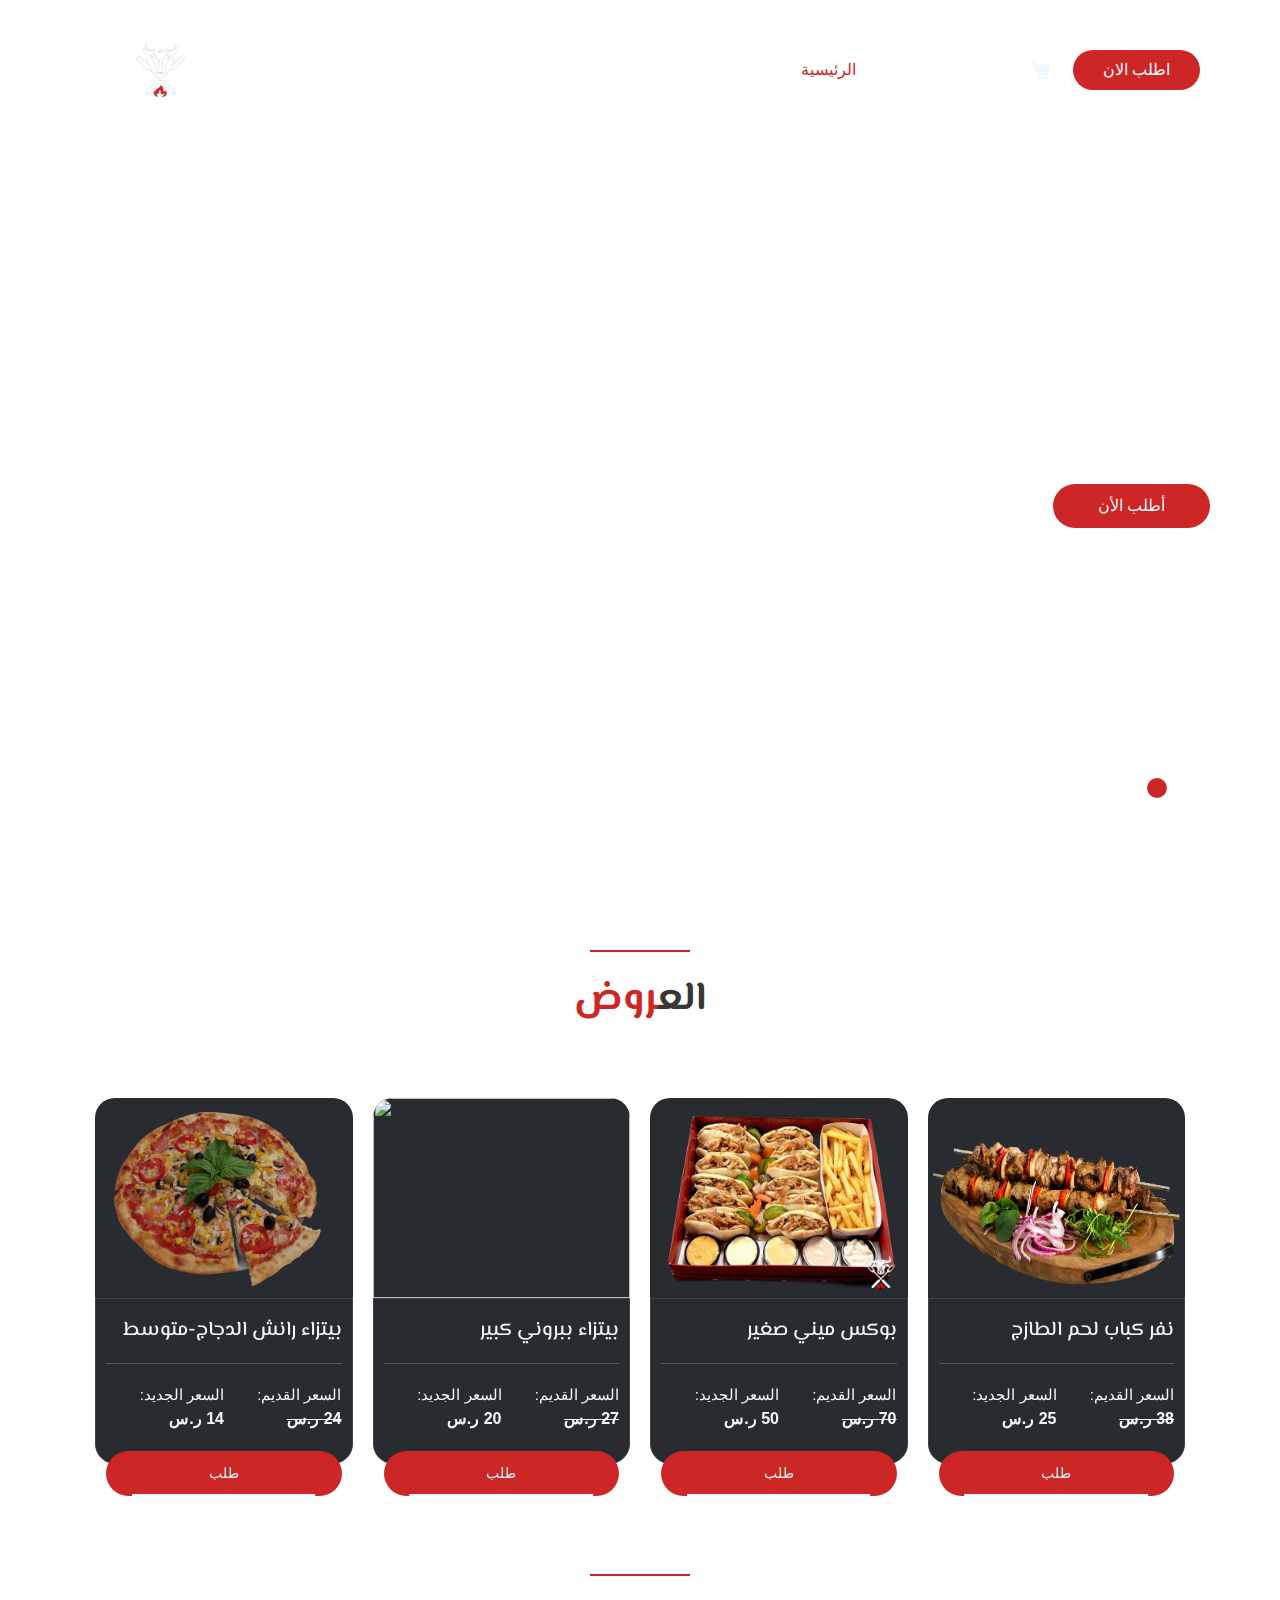
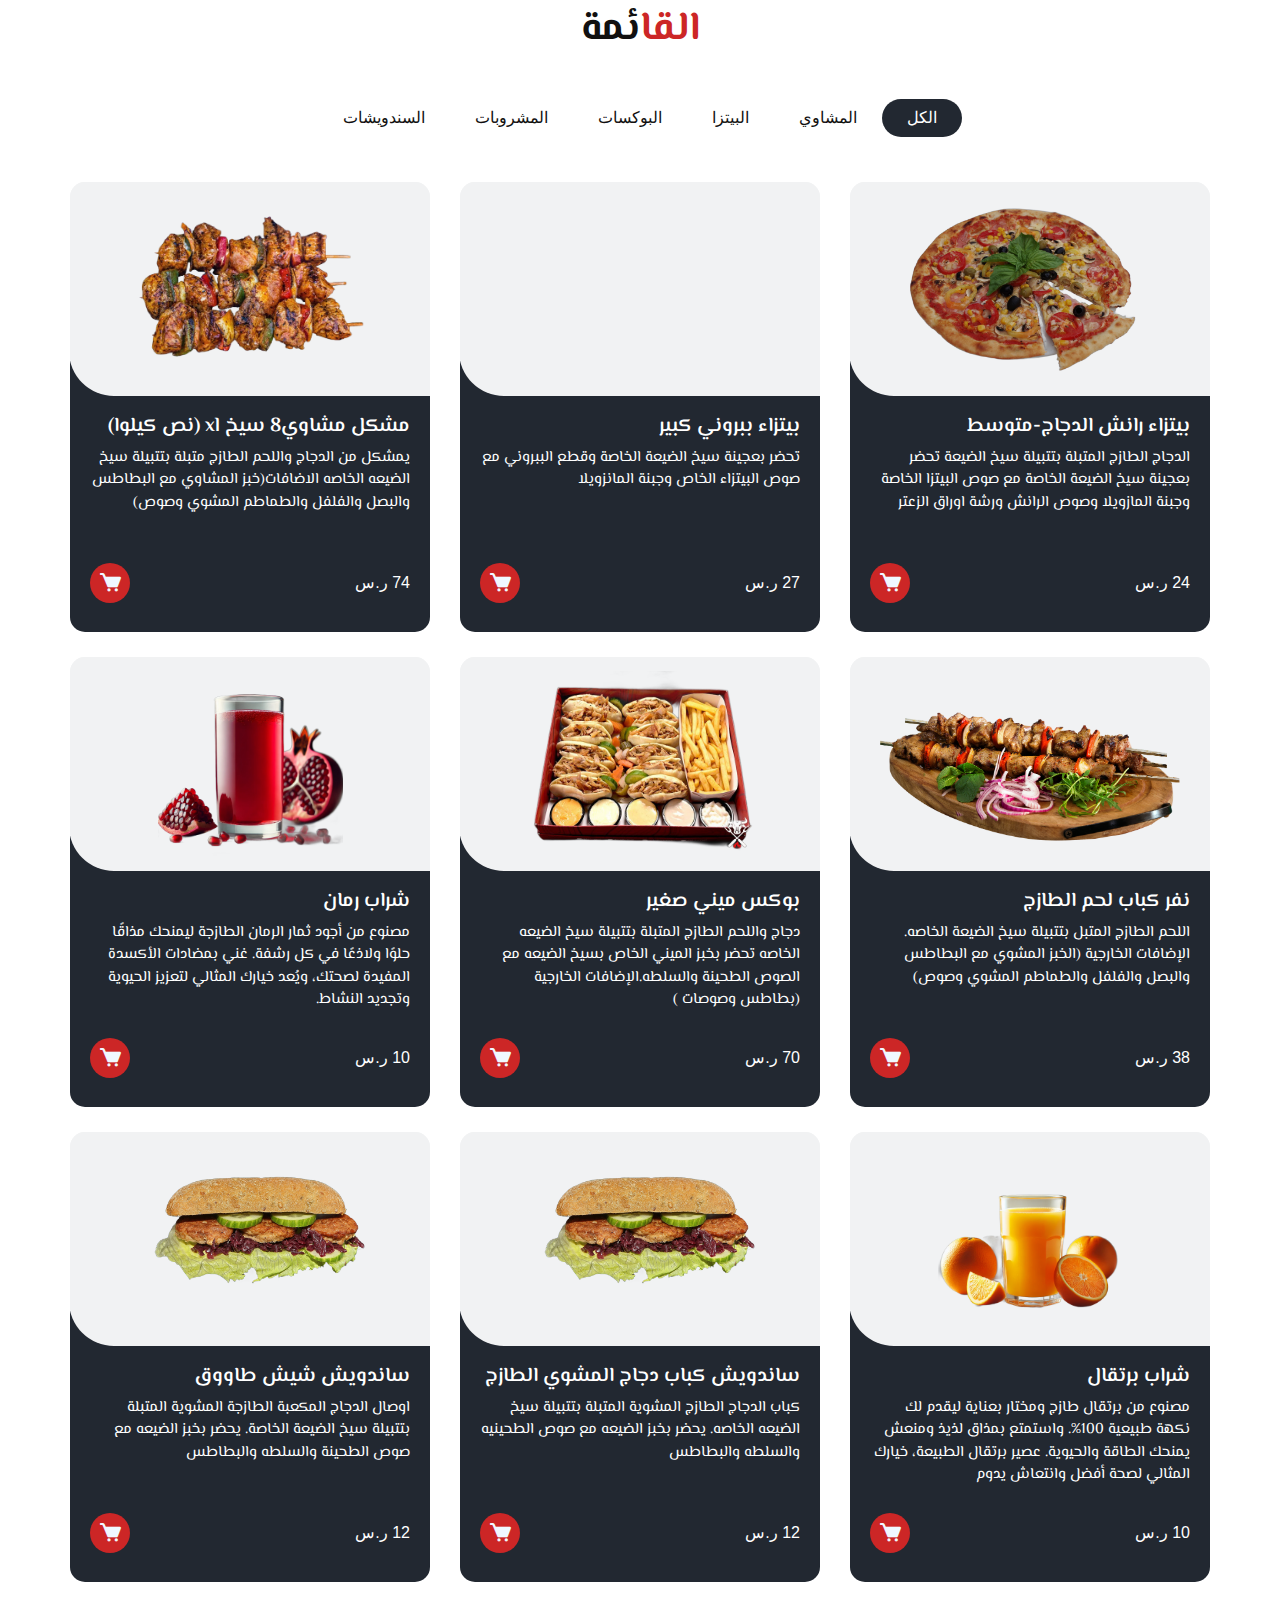
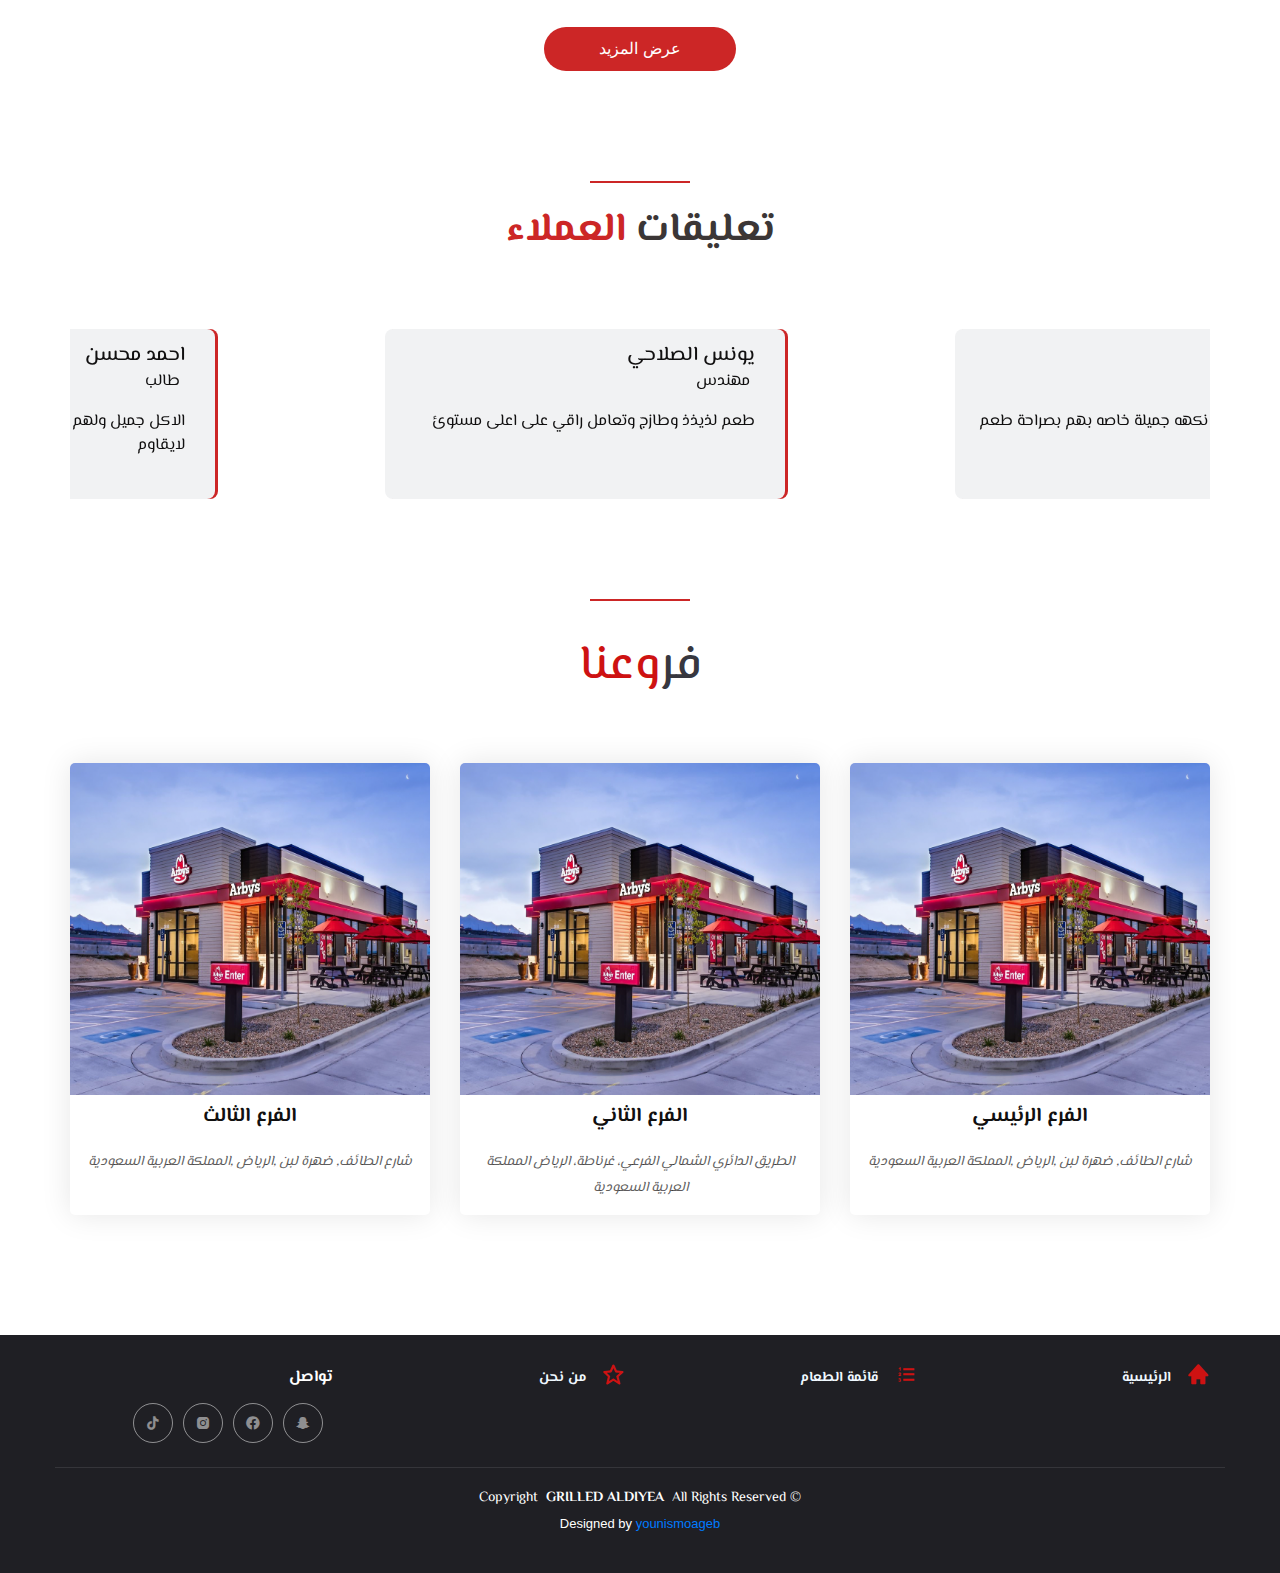
==== index.html @ 58dea522 "Add files via upload" ====
<!DOCTYPE html>
<html>

<head>

  <script src="https://ajax.googleapis.com/ajax/libs/jquery/3.5.1/jquery.min.js"></script>

  <!-- الخطوط -->
  <link rel="preconnect" href="https://fonts.googleapis.com">
  <link rel="preconnect" href="https://fonts.gstatic.com" crossorigin>
  <link href="https://fonts.googleapis.com/css2?family=El+Messiri:wght@400..700&display=swap" rel="stylesheet">
  <link href="https://fonts.googleapis.com/css2?family=El+Messiri:wght@400..700&display=swap" rel="stylesheet">
  <!-- الأيقونات -->
  <link href='https://unpkg.com/boxicons@2.1.4/css/boxicons.min.css' rel='stylesheet'>

  <!-- اساسيات الصفحة -->
  <meta charset="utf-8" />
  <meta http-equiv="X-UA-Compatible" content="IE=edge" />

  <!-- اعداد للاستجابة للهاتف -->
  <meta name="viewport" content="width=device-width, initial-scale=1, shrink-to-fit=no" />
  <!-- اعدادات الموقع لتصدر مواقع البحث -->
  <meta name="keywords" content="" />
  <meta name="description" content="" />
  <meta name="author" content="" />
  <link rel="shortcut icon" href="images/logo.png" type="">

  <title> سيخ الضيعة </title>

  <!-- bootstrap css -->
  <link rel="stylesheet" type="text/css" href="css/bootstrap.css" />

  <!-- ملف التنسيق الأساسي -->
  <link href="css/style.css" rel="stylesheet" />
  <!-- ملف الإستجابة -->
  <link href="css/responsive.css" rel="stylesheet" />

</head>

<body>

  <section class="hero_area">
    <div class="bg-box">
      <video autoplay muted loop class="background-video">
        <source src="images/11.mp4" type="video/mp4">
        المتصفح لايدعم الفيديوا
      </video>
      <!-- <img src="images/c.webp" alt=""> -->


      <!-- <img src="images/hero-bg.jpg" alt=""> -->
    </div>
    <!-- header section strats -->
    <header class="header_section">
      <div class="container">
        <nav class="navbar navbar-expand-lg custom_nav-container ">
          <a class="navbar-brand" href="index.html">
            <img width="100%" height="100%" src="images/logo.png" alt="" srcset="">
          </a>
          <button class="navbar-toggler" type="button" data-toggle="collapse" data-target="#navbarSupportedContent"
            aria-controls="navbarSupportedContent" aria-expanded="false" aria-label="Toggle navigation">
            <span class=""> </span>
          </button>



          <div class="collapse navbar-collapse" id="navbarSupportedContent">
            <ul class="navbar-nav  mx-auto ">
              <li class="nav-item active">
                <a class="nav-link" href="#">الرئيسية <span class="sr-only">(current)</span></a>
              </li>
              <li class="nav-item">
                <a class="nav-link" href="#">قائمة الطعام</a>
              </li>
              <li class="nav-item">
                <a class="nav-link" href="#">من نحن</a>
              </li>

            </ul>
            <div class="user_option">

              <a class="cart_link" href="#"><i class='bx bxs-cart'></i> </a>

              <a href="" class="order_online">
                اطلب الان
              </a>
            </div>
          </div>
        </nav>
      </div>
    </header>

 
    <section dir="rtl" style="text-align: right;" class="slider_section ">
      <div id="customCarousel1" class="carousel slide" data-ride="carousel">
        <div class="carousel-inner">
          <div class="carousel-item active">
            <div class="container ">
              <div class="row">
                <div class="col-md-7 col-lg-6 ">
                  <div class="detail-box">
                    <h1>
                      رحلة البحث عن المذاق تنتهي هنا
                    </h1>
                    <p>
                      "سيخ الضيعة" للمشويات والشوارما حيث تكون كل وجبة بمثابة احتفال بالنكهة والنظارة اكتشف تشكيلتنا
                      المميزة من الطعام الأصلية والمبتكرة في كل طبق حيث الطعم يلتقي بالفن.
                    </p>

                    <div class="btn-box">
                      <a href="" class="btn1">
                        أطلب الأن
                      </a>
                    </div>
                  </div>
                </div>
              </div>
            </div>
          </div>
          <div class="carousel-item ">
            <div class="container ">
              <div class="row">
                <div class="col-md-7 col-lg-6 ">
                  <div class="detail-box">
                    <h1>
                      اطباقنا مصنوعة من مكونات طازجة عالية الجودة
                    </h1>
                    <p>
                      في مطعمنا، تبدأ الجودة من اختيار المكونات الطازجة وتستمر في كل خطوة حتى تصل إلى مائدتك. تجربة
                      الطعم الأصيل تبدأ هنا. </p>
                    <div class="btn-box">
                      <a href="" class="btn1">
                        اطلب الان
                      </a>
                    </div>
                  </div>
                </div>
              </div>
            </div>
          </div>
          <div class="carousel-item">
            <div class="container ">
              <div class="row">
                <div class="col-md-7 col-lg-6 ">
                  <div class="detail-box">
                    <h1>
                      نكهات تأخذك إلى قلب المطبخ اللبناني/التركي!
                    </h1>
                    <p>
                      بدات قصة المطعم بفكرة لبنانية تركية اجتمعت النكهات الأصلية والتقاليد الغنية لتقديم تجربة طعام
                      فريدة مُعدة بعناية فائقة تجمع بين الطعم الرفيع والتقديم الفني.
                    </p>
                    <div class="btn-box">
                      <a href="" class="btn1">
                        اطلب الان
                      </a>
                    </div>
                  </div>
                </div>
              </div>
            </div>
          </div>
        </div>
        <div class="container">
          <ol class="carousel-indicators">
            <li data-target="#customCarousel1" data-slide-to="0" class="active"></li>
            <li data-target="#customCarousel1" data-slide-to="1"></li>
            <li data-target="#customCarousel1" data-slide-to="2"></li>
          </ol>
        </div>
      </div>

    </section>
     <!-- نهاية العرض الاعلى -->
  </section>



<!-- قائمة العروض -->
 
<section class="Offers-restaurant">
  <div class="container">
    <div class="col-lg-12">
      <div class="collections">
        <div class="row">
          <div class="col-lg-12">
            <div class="section-heading">
              <div class="line-dec"></div>
              <h2>الع<em>روض</em></h2>
            </div>
          </div>
          <div class="col-lg-12">
            
            <div class="owl-collection owl-carousel">
              
              <div class="item">
                <div class="image">
                <img src="images/Ranch-pizza.png" alt=""></div>
                <div class="down-content" dir="rtl">
                  <h4>بيتزاء رانش الدجاج-متوسط  </h4>
                  <span class="collection"> السعر القديم:<br><strong><s>24 ر.س</s></strong></span>
                  <span class="category">السعر الجديد:<br><strong>14 ر.س</strong></span>
                  <div class="main-button">
                    <a href="explore.html">طلب</a>
                  </div>
                </div>
              </div>
              <div class="item">
                <div class="image">
                <img src="images/Large-pepperoni-pizza.png" alt=""></div>
                <div class="down-content" dir="rtl">
                  <h4>بيتزاء ببروني كبير     </h4>
                  <span class="collection"> السعر القديم:<br><strong><s>27 ر.س</s></strong></span>
                  <span class="category">السعر الجديد:<br><strong>20 ر.س</strong></span>
                  <div class="main-button">
                    <a href="explore.html">طلب</a>
                  </div>
                </div>
              </div>
              <div class="item">
                <div class="image">
                <img src="images/box-mine.png" alt=""></div>
                <div class="down-content" dir="rtl">
                  <h4>
                    بوكس ميني صغير 
                   </h4>
                  <span class="collection"> السعر القديم:<br><strong><s>70 ر.س</s></strong></span>
                  <span class="category">السعر الجديد:<br><strong>50 ر.س</strong></span>
                  <div class="main-button">
                    <a href="explore.html">طلب</a>
                  </div>
                </div>
              </div>
              <div class="item">
              

                <div class="image">
                <img src="images/kebab.png" alt=""></div>
                <div class="down-content" dir="rtl">
                  <h4>
                    نفر كباب لحم الطازج 
                   </h4>
                  <span class="collection"> السعر القديم:<br><strong><s>38 ر.س</s></strong></span>
                  <span class="category">السعر الجديد:<br><strong>25 ر.س</strong></span>
                  <div class="main-button">
                    <a href="explore.html">طلب</a>
                  </div>
                </div>
              </div>

            </div>
          </div>
        </div>
      </div>
    </div>
  </div>
</section>

<!--نهاية قائمة العروض -->








  <!-- قائمة الاصناف -->
  <section dir="rtl" class="food_section layout_padding-bottom">
    <div class="container">
      <div class="heading_container heading_center">
        <div class="line-dec"></div>
        <h2><span>القا</span>ئمة</h2>
      </div>
      <ul class="filters_menu">
        <li class="active" data-filter="*">الكل</li>
        <li data-filter=".grills">المشاوي</li>
        <li data-filter=".pizza">البيتزا</li>
        <li data-filter=".boxes">البوكسات</li>
        <li data-filter=".drink">المشروبات</li>
        <li data-filter=".sandwiches">السندويشات</li>
      </ul>

      <div class="filters-content">
        <div class="row grid">
          <!-- الأصناف المختلفة -->
          <div class="col-sm-6 col-lg-4 box pizza">
            <div class="box-content">
              <div class="img-box">
                <img src="images/Ranch-pizza.png" alt="">
              </div>
              <div class="detail-box">
                <h5>
بيتزاء رانش الدجاج-متوسط                
                </h5>
                <p>
الدجاج الطازج المتبلة بتتبيلة سيخ الضيعة تحضر بعجينة سيخ الضيعة الخاصة مع صوص البيتزا الخاصة وجبنة المازويلا وصوص الرانش ورشة اوراق الزعتر                
                </p>
                <div class="options">
                  <h6>24 ر.س</h6>
                  <a href=""><i class='bx bxs-cart'></i></a>
                </div>
              </div>
            </div>
          </div>
          <div class="col-sm-6 col-lg-4 box pizza">
            <div class="box-content">
              <div class="img-box">
                <img src="images/Large-pepperoni-pizza.png" alt="">
              </div>
              <div class="detail-box">
                <h5>
بيتزاء ببروني كبير                
                </h5>
                <p>
تحضر بعجينة سيخ الضيعة الخاصة وقطع الببروني مع صوص البيتزاء الخاص وجبنة المانزويلا
                </p>
                <div class="options">
                  <h6>27 ر.س</h6>
                  <a href=""><i class='bx bxs-cart'></i></a>
                </div>
              </div>
            </div>
          </div>
          <div class="col-sm-6 col-lg-4 box grills">
            <div class="box-content">
              <div class="img-box">
                <img src="images/Mixed-grill-of-chicken-and-meat.png" alt="">
              </div>
              <div class="detail-box">
                <h5>
                  مشكل مشاوي8 سيخ xl (نص كيلوا)

                </h5>
                <p>
يمشكل من الدجاج واللحم الطازج متبلة بتتبيلة سيخ الضيعه الخاصه الاضافات(خبز المشاوي مع البطاطس والبصل والفلفل والطماطم المشوي وصوص)               </p>
                <div class="options">
                  <h6>74 ر.س</h6>
                  <a href=""><i class='bx bxs-cart'></i></a>
                </div>
              </div>
            </div>
          </div>
          <div class="col-sm-6 col-lg-4 box grills">
            <div class="box-content">
              <div class="img-box">
                <img src="images/kebab.png" alt="">
              </div>
              <div class="detail-box">
                <h5>
نفر كباب لحم الطازج 
                </h5>
                <p>
اللحم الطازج المتبل بتتبيلة سيخ الضيعة الخاصه. الإضافات الخارجية (الخبز المشوي مع البطاطس والبصل والفلفل والطماطم المشوي وصوص)
</p>
                <div class="options">
                  <h6>38 ر.س</h6>
                  <a href=""><i class='bx bxs-cart'></i></a>
                </div>
              </div>
            </div>
          </div>
          <div class="col-sm-6 col-lg-4 box boxes">
            <div class="box-content">
              <div class="img-box">
                <img src="images/box-mine.png" alt="">
              </div>
              <div class="detail-box">
                <h5>
بوكس ميني صغير                
                </h5>
                <p>
دجاج واللحم الطازج المتبلة بتتبيلة سيخ الضيعه الخاصه تحضر بخبز الميني الخاص بسيخ الضيعه مع الصوص  الطحينة والسلطه.الإضافات الخارجية (بطاطس وصوصات )        
                </p>
                <div class="options">
                  <h6>70 ر.س</h6>
                  <a href=""><i class='bx bxs-cart'></i></a>
                </div>
              </div>
            </div>
          </div>
          <div class="col-sm-6 col-lg-4 box drink">
            <div class="box-content">
              <div class="img-box">
                <img  src="images/Pomegranate-drink.png" alt="">
              </div>
              <div class="detail-box">
                <h5>
شراب رمان                 
                </h5>
                <p>
                  مصنوع من أجود ثمار الرمان الطازجة ليمنحك مذاقًا حلوًا ولاذعًا في كل رشفة. غني بمضادات الأكسدة المفيدة لصحتك، ويُعد خيارك المثالي لتعزيز الحيوية وتجديد النشاط.
                                </p>
                <div class="options">
                  <h6>10 ر.س</h6>
                  <a href=""><i class='bx bxs-cart'></i></a>
                </div>
              </div>
            </div>
          </div>
          <div class="col-sm-6 col-lg-4 box drink">
            <div class="box-content">
              <div class="img-box">
                <img src="images/Orange-drink.png" alt="">
              </div>
              <div class="detail-box">
                <h5>
شراب برتقال                 
                </h5>
                <p>
                  مصنوع من برتقال طازج ومختار بعناية ليقدم لك نكهة طبيعية 100%.  واستمتع بمذاق لذيذ ومنعش يمنحك الطاقة والحيوية. عصير برتقال الطبيعة، خيارك المثالي لصحة أفضل وانتعاش يدوم
                </p>
                <div class="options">
                  <h6>10 ر.س</h6>
                  <a href=""><i class='bx bxs-cart'></i></a>
                </div>
              </div>
            </div>
          </div>
  
          <div class="col-sm-6 col-lg-4 box sandwiches">
            <div class="box-content">
              <div class="img-box">
                <img src="images/Shish-tawook-sandwich.png" alt="">
              </div>
              <div class="detail-box">
                <h5>
                  ساندويش كباب دجاج المشوي الطازج 
                </h5>
                <p>
                  كباب الدجاج الطازج المشوية المتبلة بتتبيلة سيخ الضيعه الخاصه. يحضر بخبز الضيعه مع صوص الطحينيه والسلطه والبطاطس
                </p>
                <div class="options">
                  <h6>12 ر.س</h6>
                  <a href=""><i class='bx bxs-cart'></i></a>
                </div>
              </div>
            </div>
          </div>
          <div class="col-sm-6 col-lg-4 box sandwiches">
            <div class="box-content">
              <div class="img-box">
                <img src="images/Shish-tawook-sandwich.png" alt="">
              </div>
                     <div class="detail-box">
                <h5>
                  ساندويش شيش طاووق
                </h5>
                <p>
                  اوصال الدجاج المكعبة الطازجة المشوية المتبلة بتتبيلة سيخ الضيعة الخاصة. يحضر بخبز الضيعه مع صوص الطحينة والسلطه والبطاطس
                </p>
                <div class="options">
                  <h6>12 ر.س</h6>
                  <a href=""><i class='bx bxs-cart'></i></a>
                </div>
              </div>
            </div>
          </div>
         
        </div>
        
      </div>
      <div class="btn-box">
        <a href="">
          عرض المزيد
        </a>
      </div>
    </div>
  </section>

<!-- تقليقات العملاء -->


<section  class="caviar-testimonials-area" id="testimonial">
  <div class="container">
      <div class="row">
          <div class="col-12">
              <div class="testimonials-content">
                <div class="line-dec"></div>
                  <div class="section-heading text-center">
                      <h2>تعليقات       <span>العملاء</span>                      </h2>
                  </div>
                  <div class="caviar-testimonials-slides owl-carousel">
                      <!-- Single Testimonial Area -->
                      <div class="single-testimonial">
                          <div class="testimonial-thumb-name d-flex align-items-center">
                              <div class="tes-name">
                                  <h5>يونس الصلاحي</h5>
                                  <p>مهندس</p>
                              </div>
                          </div>
                          <p>طعم لذيذذ وطازج وتعامل راقي على اعلى مستوئ</p>
                      </div>
                      <!-- Single Testimonial Area -->
                      <div class="single-testimonial">
                          <div class="testimonial-thumb-name d-flex align-items-center">
                              <div class="tes-name">
                                  <h5>احمد محسن</h5>
                                  <p>طالب</p>
                              </div>
                          </div>
                          <p>الاكل جميل ولهم نكهه جميلة خاصه بهم بصراحة طعم لايقاوم</p>
                      </div>

                  </div>
              </div>
          </div>
      </div>
  </div>
</section>

      <!-- فروع المطعم -->
      <section id="Restaurant-branches" dir="rtl" class="Restaurant-branches section">
        <div class="line-dec"></div>
        <div class="container section-title" data-aos="fade-up">
          <p><span>فر</span><span class="description-title">وعنا<br></span></p>
        </div>
  
        <div class="container">
  
          <div class="row gy-4">
  
            <div class="col-lg-4 d-flex align-items-stretch" data-aos="fade-up" data-aos-delay="100">
              <div class="branch-location">
                <div class="member-img">
                  <img src="images/aa.png" class="img-fluid" alt="">
                  <div class="contact-number">
                    <a href="https://api.whatsapp.com/send/?phone=%2B966550252025&text&type=phone_number&app_absent=0" target="_blank"><i class='bx bxl-whatsapp'></i></a>
                    <a href="https://maps.app.goo.gl/EtmKYJMc8fTAkt366" target="_blank"><i class='bx bxs-map'></i></a>
                  </div>
                </div>
                <div class="member-info">
                  <h4> الفرع الرئيسي  </h4>
              
                  <p>شارع الطائف, ضهرة لبن ,الرياض ,المملكة العربية السعودية</p>
                </div>
              </div>
            </div>
  
            <div class="col-lg-4 d-flex align-items-stretch" data-aos="fade-up" data-aos-delay="200">
              <div class="branch-location">
                <div class="member-img">
                  <img src="images/aa.png" class="img-fluid" alt="">
                  <div class="contact-number">
                    <a href="https://api.whatsapp.com/send/?phone=%2B966582828983&text&type=phone_number&app_absent=0" target="_blank"><i class='bx bxl-whatsapp'></i></a>
                    <a href="https://maps.app.goo.gl/E7aePqRBPQfGQ6bM9" target="_blank"> <i class='bx bxs-map'></i> </a>
                  </div>
                </div>
                <div class="member-info">
                  <h4>الفرع الثاني</h4>
                  <p>
                    الطريق الدائري الشمالي الفرعي، غرناطة، الرياض المملكة العربية السعودية                  </p>
                </div>
              </div>
            </div>
  
            <div class="col-lg-4 d-flex align-items-stretch" data-aos="fade-up" data-aos-delay="300">
              <div class="branch-location">
                <div class="member-img">
                  <img src="images/aa.png" class="img-fluid" alt="">
                  <div class="contact-number">
                    <a href="https://api.whatsapp.com/send/?phone=%2B966509967773&text&type=phone_number&app_absent=0" target="_blank"><i class='bx bxl-whatsapp'></i></a>
                    <a href="https://maps.app.goo.gl/p5Rst1n7VGD4y8e96" target="_blank"><i class='bx bxs-map'></i></a>

                  </div>
                </div>
                <div class="member-info">
                  <h4>الفرع الثالث</h4>
                  <p>شارع الطائف, ضهرة لبن ,الرياض ,المملكة العربية السعودية</p>
                </div>
              </div>
            </div>
  
          </div>
  
        </div>
  
      </section>
 

      <!-- صفحة الانتضار حتى تحميل العناصر -->
      <div id="preloader"></div>


      <a href="#" id="scroll-top" class="scroll-top d-flex align-items-center justify-content-center"><i class='bx bx-up-arrow-alt'></i></a>


      <footer  id="footer" class="footer">

        <div class="container">
          <div class="row gy-3">
            <div class="col-lg-3 col-md-6 d-flex">
              <i class='bx bxs-home icon' ></i>
              <div class="address">
                <h4><a href="">الرئيسية</a></h4>
      
              </div>
    
            </div>
    
            <div class="col-lg-3 col-md-6 d-flex">
              <i class='bx bx-list-ol icon' ></i>
              <div>
                <h4><a href="">قائمة الطعام</a></h4>
              
              </div>
            </div>
    
            <div class="col-lg-3 col-md-6 d-flex">
              <i class='bx bx-star icon' ></i>
              <div>
                <h4><a href="">من نحن</a></h4>
     
              </div>
            </div>
    
            <div class="col-lg-3 col-md-6">
              <h4>تواصل</h4>
              <div class="social-links d-flex">
                <a href="#" class="snapchat"><i class='bx bxl-snapchat' ></i></a>
                <a href="#" class="facebook"><i class='bx bxl-facebook-circle' ></i></a>
                <a href="#" class="instagram"><i class='bx bxl-instagram-alt' ></i></a>
                <a href="#" class="tiktok"><i class='bx bxl-tiktok' ></i></a>
              </div>
            </div>
    
          </div>
        </div>
    
        <div class="container copyright text-center mt-4">
          <p>© <span>Copyright</span> <strong class="px-1 sitename">GRILLED ALDIYEA</strong> <span>All Rights Reserved</span></p>
          <div class="credits">

            Designed by <a href="https://younismoageb.wuaze.com/?i=1" target="_blank">younismoageb</a>
          </div>
        </div>
    
      </footer>
    












  <!-- jQery -->
  <script src="js/jquery-3.4.1.min.js"></script>
  <!-- bootstrap js -->
  <script src="js/bootstrap.js"></script>
  </script>
  <!--  الأساسي -->
  <script src="js/custom.js"></script>

  <!-- دوران التعليقات  -->
  <script src="js/plugins.js"></script>

  <script src="js/active.js"></script>

  <!-- حق دوران العروض -->
  <script src="js/owl-carousela.js"></script>

</body>

</html>
---- css/style.css ----
body {
  color: #111010;
  background-color: #ffffff;
  overflow-x: hidden;
  user-select: none;
}
:root{
  --main-color: #cc2626;
  --srcound-color:aliceblue;
}

h1,
h2,
h3,h4,h5 {
  font-family: "El Messiri", sans-serif;
}
p{
  font-family: "El Messiri", sans-serif;
}


/* الترويسة  */
.heading_container h2 {
  margin-bottom: 0;
  font-size: 2.5rem;
  font-weight: bold;
  text-align: center;
  width: 100%;
}
.heading_container h2 span {
  color: var(--main-color);
}





a,
a:hover,
a:focus {
  text-decoration: none;
}

.btn,
.btn:focus {
  outline: none !important;
  box-shadow: none;
}

/* Header section */
.hero_area {
  position: relative;
  min-height: 100vh;
  display: flex;
  flex-direction: column;
}

.bg-box {
  position: absolute;
  top: 0;
  left: 0;
  width: 100%;
  height: 100%;
}

.background-video {
  right: 0;
  bottom: 0;
  min-width: 100%;
  min-height: 100%;
  z-index: -1;
  height: 100%;
  object-fit: cover;
}
.bg-box img {
  width: 100%;
  height: 100%;
  -o-object-fit: cover;
     object-fit: cover;
}

.sub_page .hero_area .bg-box {
  position: absolute;
  top: 0;
  left: 0;
  width: 100%;
  height: 100%;
}

.header_section {
  padding: 15px 0;
}
.header_section .collapse .navbar-nav {
  direction: rtl;
}

.header_section .container-fluid {
  padding-right: 25px;
  padding-left: 25px;
}

.navbar-brand {
  width: 220px;
  margin-left: -20px;
  margin-right: 30px;
}

.custom_nav-container {
  padding: 0;
}

.custom_nav-container .navbar-nav {
  padding-left: 18%;
}

.custom_nav-container .navbar-nav .nav-item .nav-link {
  padding: 5px 20px;
  color: #ffffff;
  text-align: center;
  text-transform: uppercase;
  border-radius: 5px;
  transition: all 0.3s;
}

.custom_nav-container .navbar-nav .nav-item:hover .nav-link,
.custom_nav-container .navbar-nav .nav-item.active .nav-link {
  color: var(--main-color);
}

.custom_nav-container .nav_search-btn {
  width: auto;
  height: auto;
  padding: 0;
  border: none;
  color: #ffffff;
  margin: 0 10px;
}

.custom_nav-container .nav_search-btn:hover {
  color: var(--main-color);
}

.user_option {
  display: flex;
  align-items: center;
  justify-content: center;
}

.user_option a {
  margin: 0 10px;
}
.user_option a i{
  color: var(--srcound-color);
  font-size: 25px;
}
.user_option a i:hover{
  color:var(--main-color)
}
.user_option .user_link {
  color: #ffffff;
}

.user_option .user_link:hover {
  color: var(--main-color);
}

.user_option .cart_link {
  display: flex;
  justify-content: center;
  align-items: center;
}

.user_option .order_online {
  display: inline-block;
  padding: 8px 30px;
  background-color: var(--main-color);
  color: #ffffff;
  border-radius: 45px;
  transition: all 0.3s;
  border: none;
}

.user_option .order_online:hover {
  background-color:  var(--main-color);
}

.custom_nav-container .navbar-toggler {
  outline: none;
}

.custom_nav-container .navbar-toggler {
  padding: 0;
  width: 37px;
  height: 42px;
  transition: all 0.3s;
}

.custom_nav-container .navbar-toggler span {
  display: block;
  width: 35px;
  height: 4px;
  background-color: #ffffff;
  margin: 7px 0;
  transition: all 0.3s;
  position: relative;
  border-radius: 5px;
  transition: all 0.3s;
}

.custom_nav-container .navbar-toggler span::before, .custom_nav-container .navbar-toggler span::after {
  content: "";
  position: absolute;
  left: 0;
  height: 100%;
  width: 100%;
  background-color: #ffffff;
  top: -10px;
  border-radius: 5px;
  transition: all 0.3s;
}

.custom_nav-container .navbar-toggler span::after {
  top: 10px;
}

.custom_nav-container .navbar-toggler[aria-expanded="true"] {
  transform: rotate(360deg);
}

.custom_nav-container .navbar-toggler[aria-expanded="true"] span {
  transform: rotate(45deg);
}

.custom_nav-container .navbar-toggler[aria-expanded="true"] span::before, .custom_nav-container .navbar-toggler[aria-expanded="true"] span::after {
  transform: rotate(90deg);
  top: 0;
}

.custom_nav-container .navbar-toggler {
  outline: none;
  padding: 0;
  width: 37px;
  height: 42px;
  transition: all 0.3s;
}

/* Slider section */
.slider_section {
  flex: 1;
  display: flex;
  align-items: center;
  position: relative;
  padding: 95px 0 5px 0;
}

.slider_section .row {
  align-items: center;
}

.slider_section #customCarousel1 {
  width: 100%;
  position: unset;
}


.slider_section .detail-box {
  color: #ffffff;
  margin-bottom: 145px;
  height: 300px;

}

.slider_section .detail-box h1 {
  font-size: 2.5rem;
  font-weight: bold;
  margin-bottom: 15px;
}

.slider_section .detail-box p {
  font-size: 16px;
  
}

.slider_section .detail-box a {
  display: inline-block;
  padding: 10px 45px;
  background-color: var(--main-color);
  color: #ffffff;
  border-radius: 45px;
  transition: all 0.3s;
  border: none;
  margin-top: 10px;
}

.slider_section .detail-box a:hover {
  background-color: var(--main-color);
}

.slider_section .img-box img {
  width: 100%;
}

.slider_section .carousel-indicators {
  position: unset;
  margin: 0;
  justify-content: flex-start;
  align-items: center;
}

.slider_section .carousel-indicators li {
  background-color: #ffffff;
  width: 12px;
  height: 12px;
  border-radius: 100%;
  opacity: 1;
}

.slider_section .carousel-indicators li.active {
  width: 20px;
  height: 20px;
  background-color: var(--main-color);
}
/* العروض */


/* القائمة */

.food_section {
  margin-top: 50px;
  margin-bottom: 50px;
}

.food_section .filters_menu {
  padding: 0;
  display: flex;
  flex-wrap: wrap;
  justify-content: center;
  list-style-type: none;
  margin: 45px 0 20px 0;
}

.food_section .filters_menu li {
  padding: 7px 25px;
  cursor: pointer;
  border-radius: 25px;
}

.food_section .filters_menu li.active {
  background-color: #222831;
  color: #ffffff;
}

.food_section .box-content {
  position: relative;
  margin-top: 25px;
  background-color: #ffffff;
  border-radius: 15px;
  overflow: hidden;
  height: 450px;
  background: linear-gradient(to bottom, #f1f2f3 25px, #222831 25px);
}

.food_section .box-content .img-box {
  background: #f1f2f3;
  display: flex;
  justify-content: center;
  align-items: center;
  height: 215px;
  border-radius: 0 0 0 45px;
  margin: -1px;
  padding: 25px;
}

.food_section .box-content .img-box img {
  max-width: 100%;
  max-height: 185px;
  transition: all .2s;
}

.food_section .box-content .detail-box {
  padding: 20px;
  text-align: right;
  color: #ffffff;
}

.food_section .box-content .detail-box h5 {
  font-weight: 600;
}

.food_section .box-content .detail-box p {
  font-size: 15px;
  height: 100px;
}

.food_section .box-content .detail-box h6 {
  margin-top: 10px;
}

.food_section .box-content .options {
  display: flex;
  justify-content: space-between;
}

.food_section .box-content .options a {
  width: 40px;
  height: 40px;
  border-radius: 100%;
  background:  var(--main-color);
  display: flex;
  justify-content: center;
  align-items: center;
}

.food_section .box-content .options a i {

    color: var(--srcound-color);
    font-size: 25px;
 
}

.food_section .box:hover .img-box img {
  transform: scale(1.1);
}

.food_section .btn-box {
  display: flex;
  justify-content: center;
  margin-top: 45px;
}

.food_section .btn-box a {
  /* display: inline-block; */
  padding: 10px 55px;
  background-color: var(--main-color);
  color: #ffffff;
  border-radius: 45px;
  transition: all 0.3s;
  border: none;
}

.food_section .btn-box a:hover {
  background-color: var(--main-color);
}









/* Offers */


.collections {
  margin-top: 140px;
  margin: 50px 10px 0px 10px;
  text-align: right;
}

.collections .item img {
  border-top-right-radius: 20px;
  border-top-left-radius: 20px;
  background-color: #282b2f;
}

.collections .item .down-content {
  background-color: #282b2f;
  border: 1px solid #404245;
  border-bottom-right-radius: 20px;
  border-bottom-left-radius: 20px;
  padding: 20px 10px;
}

.collections .item .down-content h4 {
  font-size: 20px;
  border-bottom: 1px solid rgba(255, 255, 255, 0.2);
  margin-bottom: 20px;
  padding-bottom: 20px;
  text-align: right;
  color: var(--srcound-color);
}

.collections .item {
  padding-bottom: 60px;
}

.collections .item span {
  color: var(--srcound-color);
  display: inline-block;
  width: 48%;
  font-size: 15px;
}

.collections .item span strong {
  font-size: 16px;
}

.collections .item span.category {
  text-align: right;
}

.collections .item .main-button a {
  width: 100%;
  text-align: center;
  text-decoration: none;
}

.collections .item .main-button {
  margin-top: 20px;
  margin-bottom: -60px;
  /* width: 90%; */
  /* margin-left: 55px; */
}

.collections .item .main-button a:hover {
  background-color: var(--srcound-color);
  border: 1px solid --srcound-color;
  color: var(--main-color);
}

.collections .owl-nav {
  position: absolute;
  width: 100%;
  margin: 0 auto;
  top: 50%;
  transform: translateY(-50px);
  text-align: center;
}

.collections .owl-nav .owl-prev {
  position: absolute;
  left: -23px;
}

.collections .owl-nav .owl-next {
  position: absolute;
  right: -23px;
}

.collections .owl-nav .owl-prev span,
.collections .owl-nav .owl-next span {
  width: 46px;
  height: 46px;
  line-height: 46px;
  font-size: 24px;
  display: inline-block;
  color: var(--main-color);
  background-color: var(--srcound-color);
  border-radius: 50%;
  opacity: 1;
  transition: all .3s;
}

.collections .owl-nav .owl-prev span:hover,
.collections .owl-nav .owl-next span:hover {
  opacity: 1;
}

.main-button a {
  font-size: 14px;
  color: var(--srcound-color);
  background-color: var(--main-color);
  border: 1px solid --main-color;
  padding: 12px 30px;
  display: inline-block;
  border-radius: 25px;
  font-weight: 500;
  text-transform: capitalize;
  letter-spacing: 0.5px;
  transition: all .3s;
  position: relative;
  overflow: hidden;
}

.main-button a:after {
  width: 78%;
  height: 2px;
  background-color: var(--srcound-color);
  content: '';
  position: absolute;
  left: 50%;
  bottom: 0;
  transform: translateX(-50%);
}

.main-button a:hover {
  background-color: #593c3c;
  color: var(--main-color);
  border: 1px solid var(--srcound-color);
}


.section-heading {
  position: relative;
  z-index: 2;
  margin-top: 0px;
  margin-bottom: 80px;
  text-align: center;
}

 .line-dec {
  width: 100px;
  height: 2px;
  background-color: var(--main-color);
  margin: 0 auto 30px auto;
}

.section-heading h2 {
  margin-top: 10px;
  line-height: 36px;
  font-size: 2.5rem;
  font-weight: 700;
  text-transform: capitalize;
  color: #3b3636;
}

.section-heading h2 em {
  color: var(--main-color);
  font-style: normal;
}


.owl-carousel {
  display: none;
  width: 100%;
  position: relative;
  z-index: 1;
}

.owl-carousel .owl-stage {
  position: relative;
  touch-action: manipulation;
}

.owl-carousel .owl-stage:after {
  content: ".";
  display: block;
  clear: both;
  visibility: hidden;
  line-height: 0;
  height: 0;
}

.owl-carousel .owl-stage-outer {
  position: relative;
  overflow: hidden;
}

.owl-carousel .owl-item {
  position: relative;
  min-height: 1px;
  float: left;
}
.owl-carousel .image {
  height: 200px;

}

.owl-carousel .owl-item img {
  display: block;
  width: 100%;
  height: 100%;
}

.owl-carousel .owl-nav.disabled,
.owl-carousel .owl-dots.disabled {
  display: none;
}

.owl-carousel .owl-nav .owl-prev,
.owl-carousel .owl-nav .owl-next,
.owl-carousel .owl-dot {
  cursor: pointer;
  user-select: none;
}

.owl-carousel .owl-nav button.owl-prev,
.owl-carousel .owl-nav button.owl-next,
.owl-carousel button.owl-dot {
  background: none;
  color: inherit;
  border: none;
  padding: 0 !important;
  font: inherit;
}

.owl-carousel.owl-loaded {
  display: block;
}

.owl-carousel.owl-loading {
  opacity: 0;
  display: block;
}

.owl-carousel.owl-hidden {
  opacity: 0;
}

.owl-carousel.owl-refresh .owl-item {
  visibility: hidden;
}

.owl-carousel.owl-drag .owl-item {

  user-select: none;
}

.owl-carousel.owl-grab {
  cursor: move;
  cursor: grab;
}

.owl-carousel.owl-rtl {
  direction: rtl;
}

.owl-carousel.owl-rtl .owl-item {
  float: right;
}



/* تعليقات المستخدمين  */

.caviar-testimonials-area{
  margin-bottom: 50px;
}
.caviar-testimonials-area .section-heading{
  font-size: 2.5rem;
}
.caviar-testimonials-area .section-heading span{
  color: var(--main-color);
}
.caviar-testimonials-area .caviar-testimonials-slides{
  text-align: right;
}
.testimonials-content{

  margin-top: 60px;
  text-align: center;
}
.testimonials-content .single-testimonial .tes-name {
  width: 100%;
  /* margin-right: 60px; */
}

.owl-carousel,
.owl-carousel .owl-item {
    position: relative
}

.owl-carousel {
    display: none;
    width: 100%;
    z-index: 1
}

.single-testimonial{
  background-color: #f1f2f3;
  width:400px ;
  margin-left: 30px;
  height: 170px;
  padding-top: 15px;
  padding-right: 30px;
  border-radius: 8px  ;
  box-shadow: 3px 0px 0px 0px var(--main-color);
}
.single-testimonial .tes-name p{
  margin-top: -6px;
  margin-right: 5px;
  letter-spacing: 2px;
}



/* _____________________________________________ */
/* قسم فروع المطعم  */






.Restaurant-branches  {
  margin-top: 100px;
  margin-bottom: 100px;
}
.Restaurant-branches .col-lg-4 {
  margin-bottom: 20px;
}
.Restaurant-branches .branch-location {
  box-shadow: 0px 0 30px rgba(0, 0, 0, 0.1);
  overflow: hidden;
  text-align: center;
  border-radius: 5px;
  transition: 0.3s;
}

.Restaurant-branches .branch-location .member-img {
  position: relative;
  overflow: hidden;
}

.Restaurant-branches .branch-location .member-img:after {
  position: absolute;
  content: "";
  left: -1px;
  right: -1px;
  bottom: -1px;
  height: 100%;
  /* background-color: #37373f; */
  mask-size: contain;
  z-index: 1;
}

.Restaurant-branches .branch-location .contact-number {
  position: absolute;
  right: -100%;
  top: 30px;
  opacity: 0;
  border-radius: 4px;
  transition: 0.5s;
  background: color-mix(in srgb,  #1f1f24, transparent 60%);
  z-index: 2;
}

.Restaurant-branches .branch-location .contact-number a {
  transition: color 0.3s;
  color: color-mix(in srgb, #ffffff, transparent 50%);
  margin: 15px 12px;
  display: block;
  line-height: 0;
  text-align: center;
}

.Restaurant-branches .branch-location .contact-number a:hover {
  color: #ffffff;
}

.Restaurant-branches .branch-location .contact-number i {
  font-size: 18px;
}

.Restaurant-branches .branch-location .member-info {
  padding: 10px 15px 20px 15px;
  height: 120px;
}

.Restaurant-branches .branch-location .member-info h4 {
  font-weight: 700;
  margin-bottom: 5px;
  font-size: 20px;
}



.Restaurant-branches .branch-location .member-info p {
  font-style: italic;
  font-size: 14px;
  padding-top: 15px;
  line-height: 26px;
  color: color-mix(in srgb,#171616, transparent 30%);
}

.Restaurant-branches .branch-location:hover {
  transform: scale(1.04);
  box-shadow: 0px 0 30px rgba(0, 0, 0, 0.1);
}

.Restaurant-branches .branch-location:hover .contact-number {
  right: 8px;
  opacity: 1;
}

.section-title {
  text-align: center;
  padding-bottom: 60px;
  position: relative;
}

.section-title h2 {
  font-size: 13px;
  letter-spacing: 1px;
  font-weight: 400;
  padding: 0;
  margin: 0;
  color: color-mix(in srgb, #212529, transparent 50%);
  display: inline-block;
  text-transform: uppercase;

}

.section-title p {
  color: #37373f;
  margin: 10px 0 0 0;
  font-size: 48px;
  font-weight: 500;
}

.section-title p .description-title {
  color: #ce1212;

}



/* ___________________________________________ */

/* صفحة الانتضار قبل الفتح  */


#preloader {
  position: fixed;
  inset: 0;
  z-index: 9999;
  overflow: hidden;
  background-color: #ffffff;
  transition: all 0.6s ease-out;
  width: 100%;
  height: 100vh;
}

#preloader:before,
#preloader:after {
  content: "";
  position: absolute;
  border: 4px solid #ce1212;
  border-radius: 50%;
  animation: animate-preloader 2s cubic-bezier(0, 0.2, 0.8, 1) infinite;
}

#preloader:after {
  animation-delay: -0.5s;
}

@keyframes animate-preloader {
  0% {
    width: 10px;
    height: 10px;
    top: calc(50% - 5px);
    left: calc(50% - 5px);
    opacity: 1;
  }

  100% {
    width: 72px;
    height: 72px;
    top: calc(50% - 36px);
    left: calc(50% - 36px);
    opacity: 0;
  }
}
 















/* زر الصعود */

.scroll-top {
  position: fixed;
  visibility: hidden;
  opacity: 0;
  right: 15px;
  bottom: -15px;
  z-index: 99999;
  background-color: #ce1212;
  width: 44px;
  height: 44px;
  border-radius: 50px;
  transition: all 0.4s;
}

.scroll-top i {
  font-size: 24px;
  color: #ffffff;
  line-height: 0;
}

.scroll-top:hover {
  background-color: color-mix(in srgb, var(--accent-color), transparent 20%);
  color: #ffffff;
}

.scroll-top.active {
  visibility: visible;
  opacity: 1;
  bottom: 15px;
}





/* السلايد السفلي */


.footer {
  color: #ffffff;
  background-color: #1f1f24;
  font-size: 14px;
  padding: 40px 0;
  position: relative;
  direction: rtl;
  text-align: right;
}

.footer .icon {
  color: #ce1212;
  margin-left: 15px;
  font-size: 24px;
  line-height: 0;
}

.footer h4 {
  font-size: 16px;
  font-weight: 700;
  margin-bottom: 15px;
  margin-top: -7px;
}
.footer h4 a{
  font-size: 14px;
  font-weight: 700;
  margin-bottom: 15px;
  color: var(--srcound-color);
}

.footer .address p {
  margin-bottom: 0px;
}

.footer .social-links a  {
  display: flex;
  align-items: center;
  justify-content: center;
  width: 40px;
  height: 40px;
  border-radius: 50%;
  border: 1px solid color-mix(in srgb, #ffffff, transparent 50%);
  font-size: 16px;
  color: color-mix(in srgb, #ffffff, transparent 50%);
  margin-right: 10px;
  transition: 0.3s;
}

.footer .social-links a:hover {
  color: #ce1212;
  border-color: #ce1212;
}

.footer .copyright {
  padding-top: 20px;
  border-top: 1px solid color-mix(in srgb, #ffffff, transparent 90%);
}

.footer .copyright p {
  margin-bottom: 0;
}

.footer .credits {
  margin-top: 5px;
  font-size: 13px;
}
---- css/responsive.css ----
@media (max-width: 1300px) {}

@media (max-width: 1120px) {
  .slider_section .detail-box h1 {
    font-size: 2.2rem;
  }
  .slider_section .detail-box p {
    font-size: 15px;
  
  }

}

@media (max-width: 992px) {
  .hero_area {
    min-height: auto;
  }

  
  .background-video {
    width: 100vw;
    height: 100vh;
    object-fit: cover;
  }

  .custom_nav-container .navbar-nav {
    padding-top: 15px;
    padding-left: 0;
    align-items: center;
  }

  .user_option{
    justify-content: center;
    margin-top: 15px;
  }
  .custom_nav-container .navbar-nav .nav-item .nav-link {
    padding: 5px 25px;
    margin: 5px 0;
  }

  .slider_section .carousel-indicators {
    margin-top: 45px;
  }




  .food_section{
    margin-top: 100px;
  }
  .food_section .box-content .detail-box {
    padding: 15px;
    
  }
  .food_section .filters_menu li {
    font-size: 15px;
    padding: 7px 9px;
  }
  .collections .item .down-content h4 {
    font-size: 15px;

  }
  .collections .item span {
    font-size: 13px;
  }
  
  .collections .item span strong {
    font-size: 14px;
  }

  
}

@media (max-width: 767px) {

  .slider_section .detail-box h1 {
    font-size: 2rem;
  }
  .slider_section .detail-box p {
    font-size: 14px;
  
  }
  .food_section .box-content .detail-box {
    padding: 13px;


  }



  .book_section .form_container {
    margin-bottom: 45px;
  }


  .header_section .collapse .navbar-nav {
    direction: ltr;
  }


  .food_section .box-content .detail-box p {
    font-size: 14px;
    height: 100px;
  }
  .food_section .box-content .detail-box h5 {
    font-size: 17px;
  }

  
  

}

@media (max-width: 576px) {
  .food_section .box-content {
    height: 380px;
    margin-bottom: 60px;
  }
  .food_section .box-content .detail-box p {
    height: 60px;
  }
}

@media (max-width: 480px) {
 
  
}

@media (max-width: 430px) {

}

@media (max-width: 376px) {

}

@media (min-width: 1200px) {
  .container {
    max-width: 1170px;
  }
}


@media (min-width:576px) and (max-width:991px) {
  .rent_solution_container .col-md-4.col-sm-6 {
    float: left;
    width: 50%;
  }
}
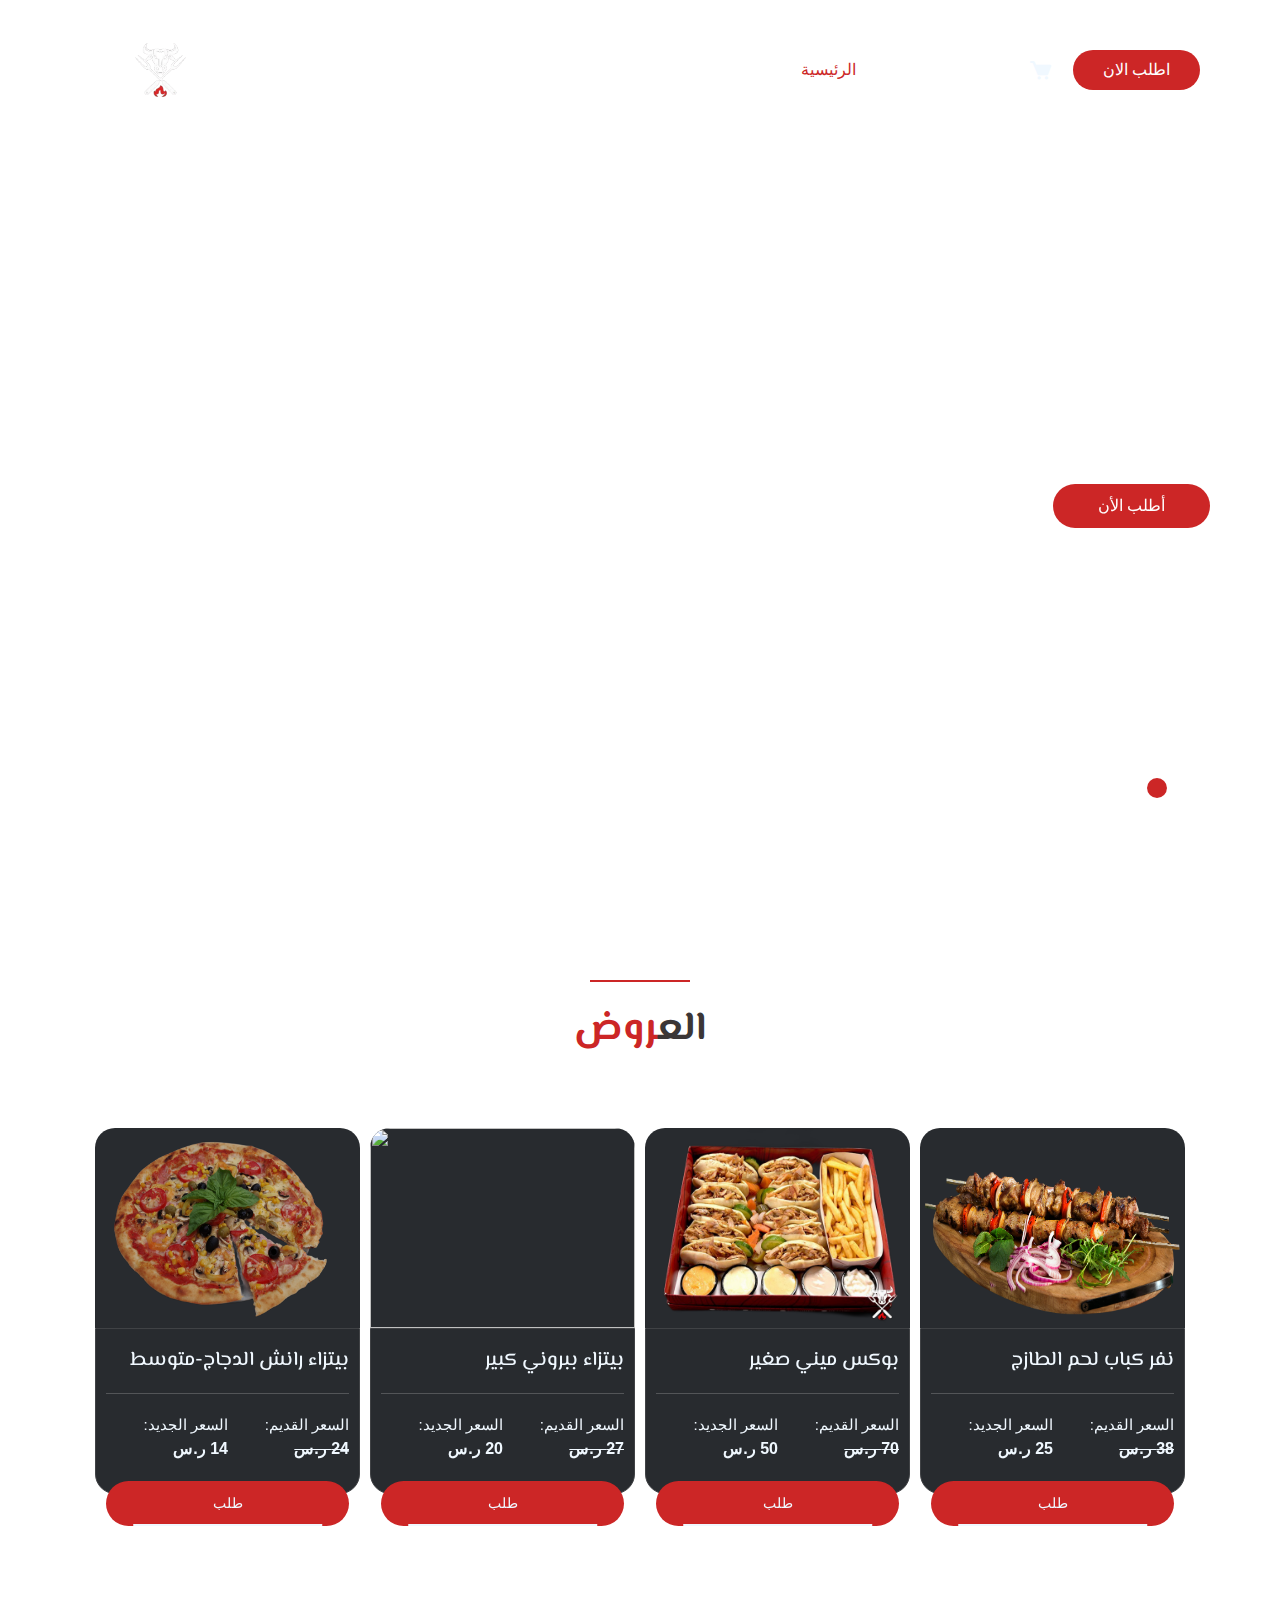
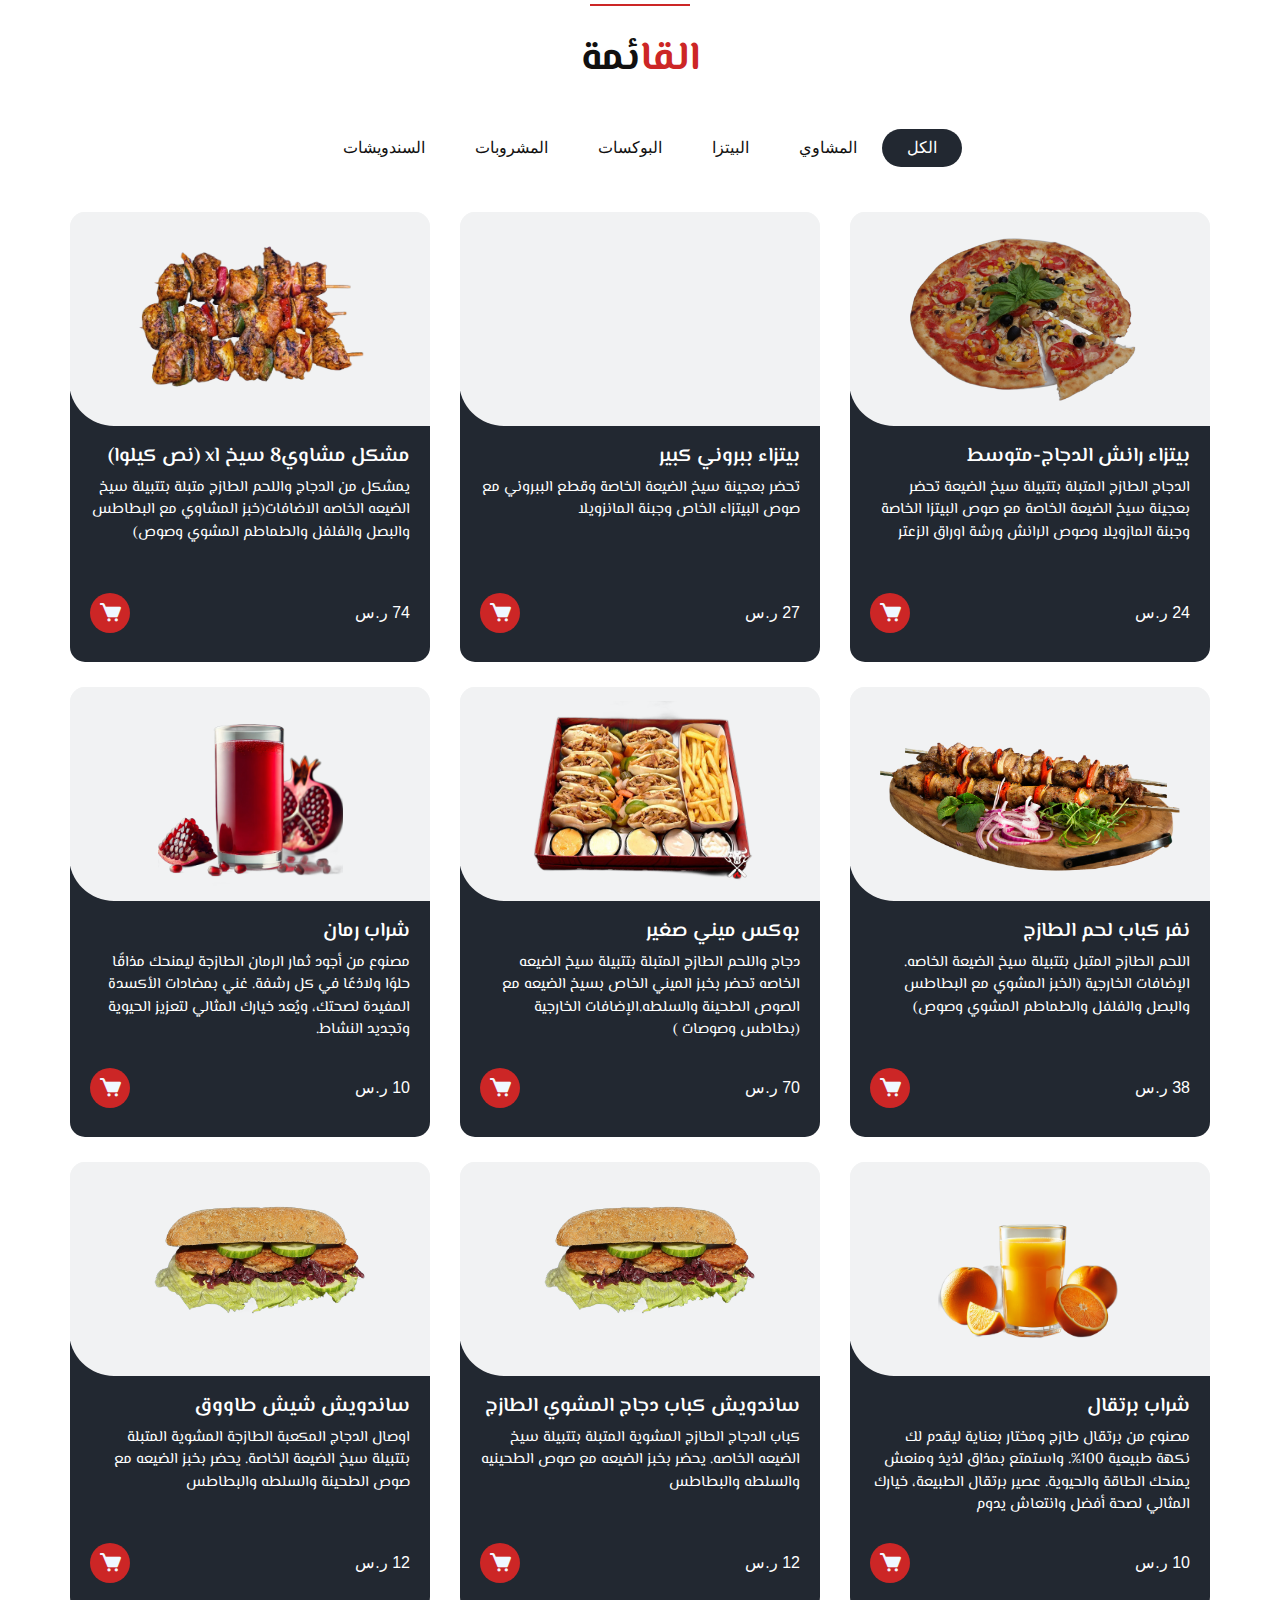
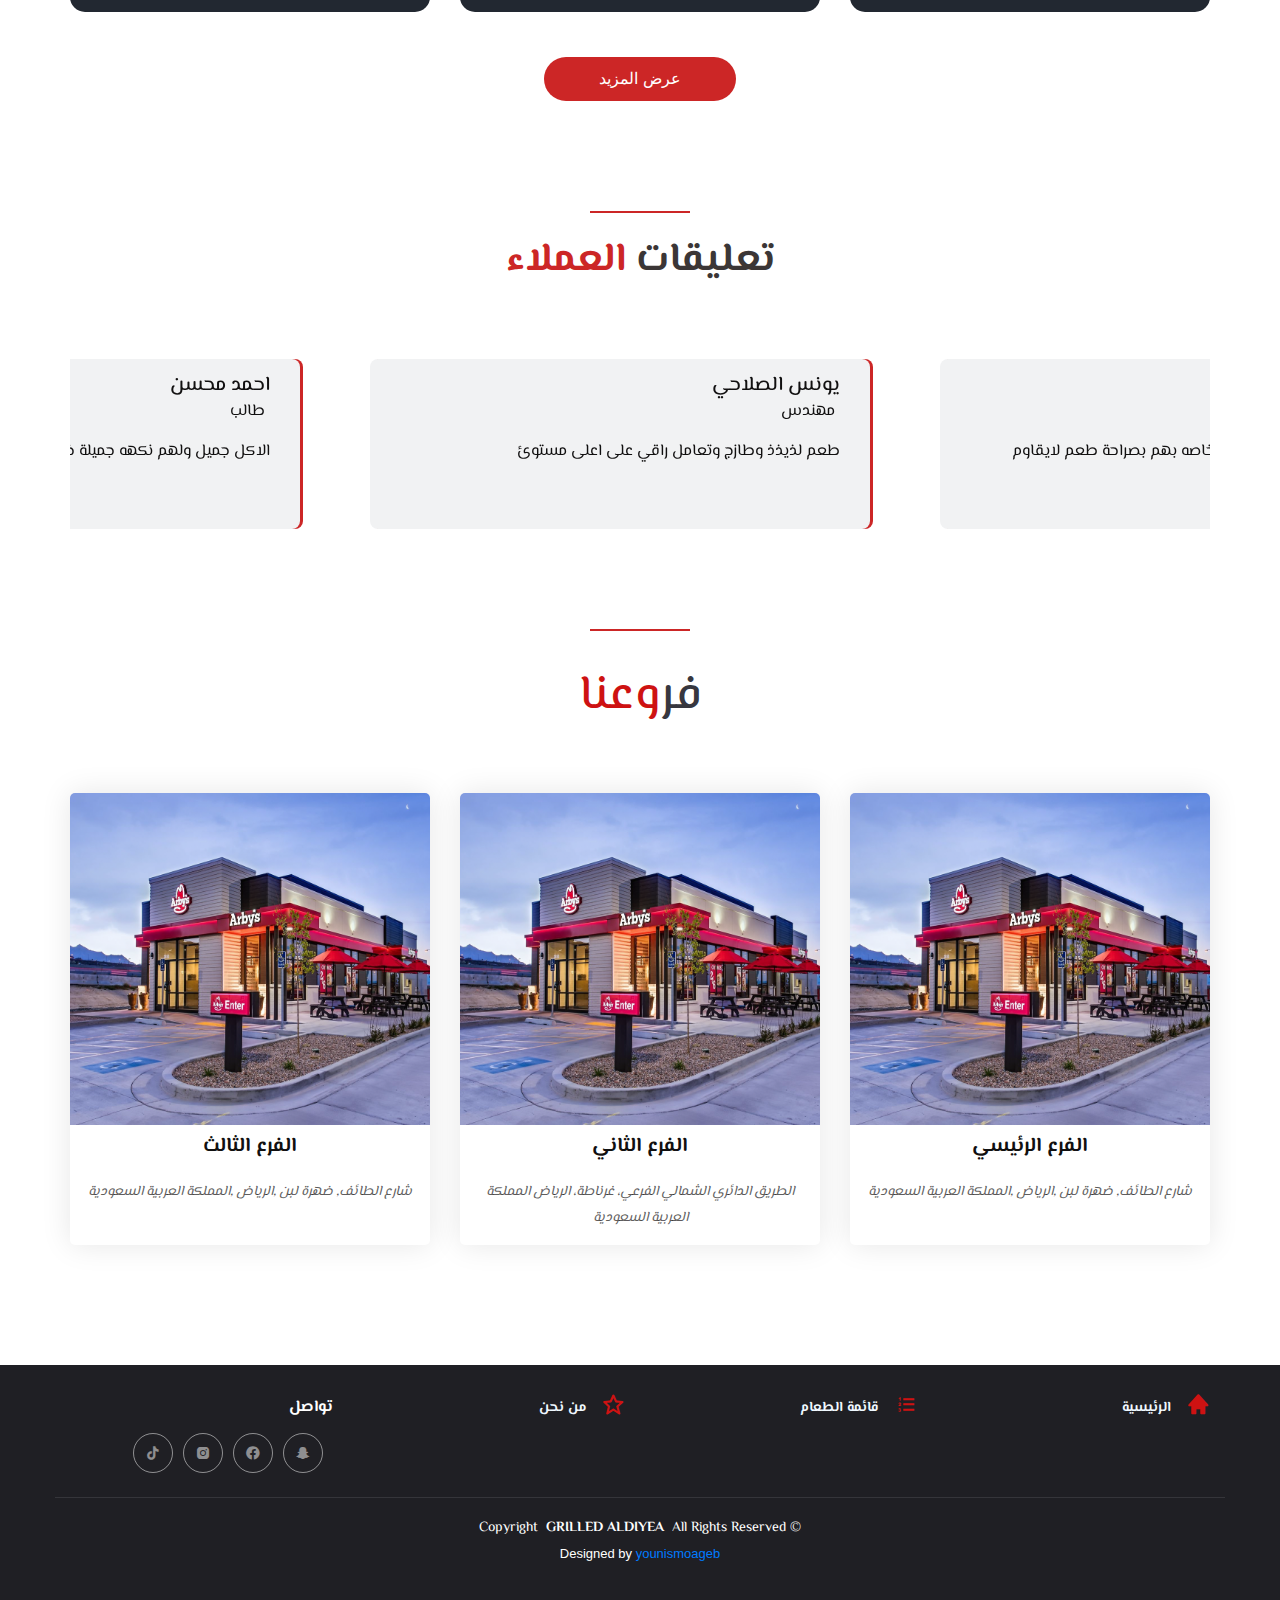
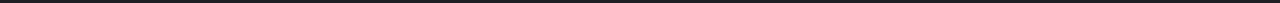
==== commit 25cfa48f: "index.html" ====
--- a/index.html
+++ b/index.html
@@ -55,7 +55,7 @@
       <div class="container">
         <nav class="navbar navbar-expand-lg custom_nav-container ">
           <a class="navbar-brand" href="index.html">
-            <img width="100%" height="100%" src="images/logo.png" alt="" srcset="">
+            <img class="logo" width="100%" height="100%" src="images/logo.png" alt="" srcset="">
           </a>
           <button class="navbar-toggler" type="button" data-toggle="collapse" data-target="#navbarSupportedContent"
             aria-controls="navbarSupportedContent" aria-expanded="false" aria-label="Toggle navigation">
@@ -489,7 +489,9 @@
                                   <p>مهندس</p>
                               </div>
                           </div>
+                          <div class="massage">
                           <p>طعم لذيذذ وطازج وتعامل راقي على اعلى مستوئ</p>
+                          </div>
                       </div>
                       <!-- Single Testimonial Area -->
                       <div class="single-testimonial">
@@ -526,7 +528,7 @@
                   <img src="images/aa.png" class="img-fluid" alt="">
                   <div class="contact-number">
                     <a href="https://api.whatsapp.com/send/?phone=%2B966550252025&text&type=phone_number&app_absent=0" target="_blank"><i class='bx bxl-whatsapp'></i></a>
-                    <a href="https://maps.app.goo.gl/EtmKYJMc8fTAkt366" target="_blank"><i class='bx bxs-map'></i></a>
+                    <a href="https://maps.app.goo.gl/EtmKYJMc8fTAkt366" ><i class='bx bxs-map'></i></a>
                   </div>
                 </div>
                 <div class="member-info">
@@ -543,7 +545,7 @@
                   <img src="images/aa.png" class="img-fluid" alt="">
                   <div class="contact-number">
                     <a href="https://api.whatsapp.com/send/?phone=%2B966582828983&text&type=phone_number&app_absent=0" target="_blank"><i class='bx bxl-whatsapp'></i></a>
-                    <a href="https://maps.app.goo.gl/E7aePqRBPQfGQ6bM9" target="_blank"> <i class='bx bxs-map'></i> </a>
+                    <a href="https://maps.app.goo.gl/E7aePqRBPQfGQ6bM9" > <i class='bx bxs-map'></i> </a>
                   </div>
                 </div>
                 <div class="member-info">
@@ -560,7 +562,7 @@
                   <img src="images/aa.png" class="img-fluid" alt="">
                   <div class="contact-number">
                     <a href="https://api.whatsapp.com/send/?phone=%2B966509967773&text&type=phone_number&app_absent=0" target="_blank"><i class='bx bxl-whatsapp'></i></a>
-                    <a href="https://maps.app.goo.gl/p5Rst1n7VGD4y8e96" target="_blank"><i class='bx bxs-map'></i></a>
+                    <a href="https://maps.app.goo.gl/p5Rst1n7VGD4y8e96" ><i class='bx bxs-map'></i></a>
 
                   </div>
                 </div>
@@ -667,4 +669,4 @@
 
 </body>
 
-</html>+</html>
--- a/css/style.css
+++ b/css/style.css
@@ -595,7 +595,7 @@
 .section-heading {
   position: relative;
   z-index: 2;
-  margin-top: 0px;
+  margin-top: 30px;
   margin-bottom: 80px;
   text-align: center;
 }
@@ -760,8 +760,8 @@
 
 .single-testimonial{
   background-color: #f1f2f3;
-  width:400px ;
-  margin-left: 30px;
+  max-width: 500px ;
+  margin: 0px 15px;
   height: 170px;
   padding-top: 15px;
   padding-right: 30px;
@@ -1074,4 +1074,4 @@
 .footer .credits {
   margin-top: 5px;
   font-size: 13px;
-}+}
--- a/css/responsive.css
+++ b/css/responsive.css
@@ -8,12 +8,20 @@
     font-size: 15px;
   
   }
+  
+  .single-testimonial {
+    /* width: 380px ; */
+  }
 
 }
 
 @media (max-width: 992px) {
   .hero_area {
     min-height: auto;
+  }
+  
+  .single-testimonial {
+    width: 330px ;
   }
 
   
@@ -67,6 +75,9 @@
   .collections .item span strong {
     font-size: 14px;
   }
+  .navbar-brand .logo{
+    margin-left: -12vw;
+  }
 
   
 }
@@ -84,6 +95,10 @@
     padding: 13px;
 
 
+  }
+  .single-testimonial {
+    max-width: 90% ;
+    /* margin: 0px 30px; */
   }
 
 
@@ -106,6 +121,7 @@
     font-size: 17px;
   }
 
+
   
   
 
@@ -119,15 +135,37 @@
   .food_section .box-content .detail-box p {
     height: 60px;
   }
+
+  .single-testimonial {
+    width: 440px 
+  }
+  .single-testimonial .tes-name p{
+    font-size: 15px;
+  }
+  .testimonials-content .single-testimonial .tes-name {
+    font-size: 20px;
+  }
+  
+
+
 }
 
 @media (max-width: 480px) {
- 
+   .food_section .filters_menu li {
+    font-size: 14px;
+    padding: 7px 5px;
+  }
+  .single-testimonial {
+    /* width: 370px ; */
+  }
   
 }
 
 @media (max-width: 430px) {
 
+  .single-testimonial {
+    /* width: 280px ; */
+  }
 }
 
 @media (max-width: 376px) {
@@ -146,4 +184,4 @@
     float: left;
     width: 50%;
   }
-}+}
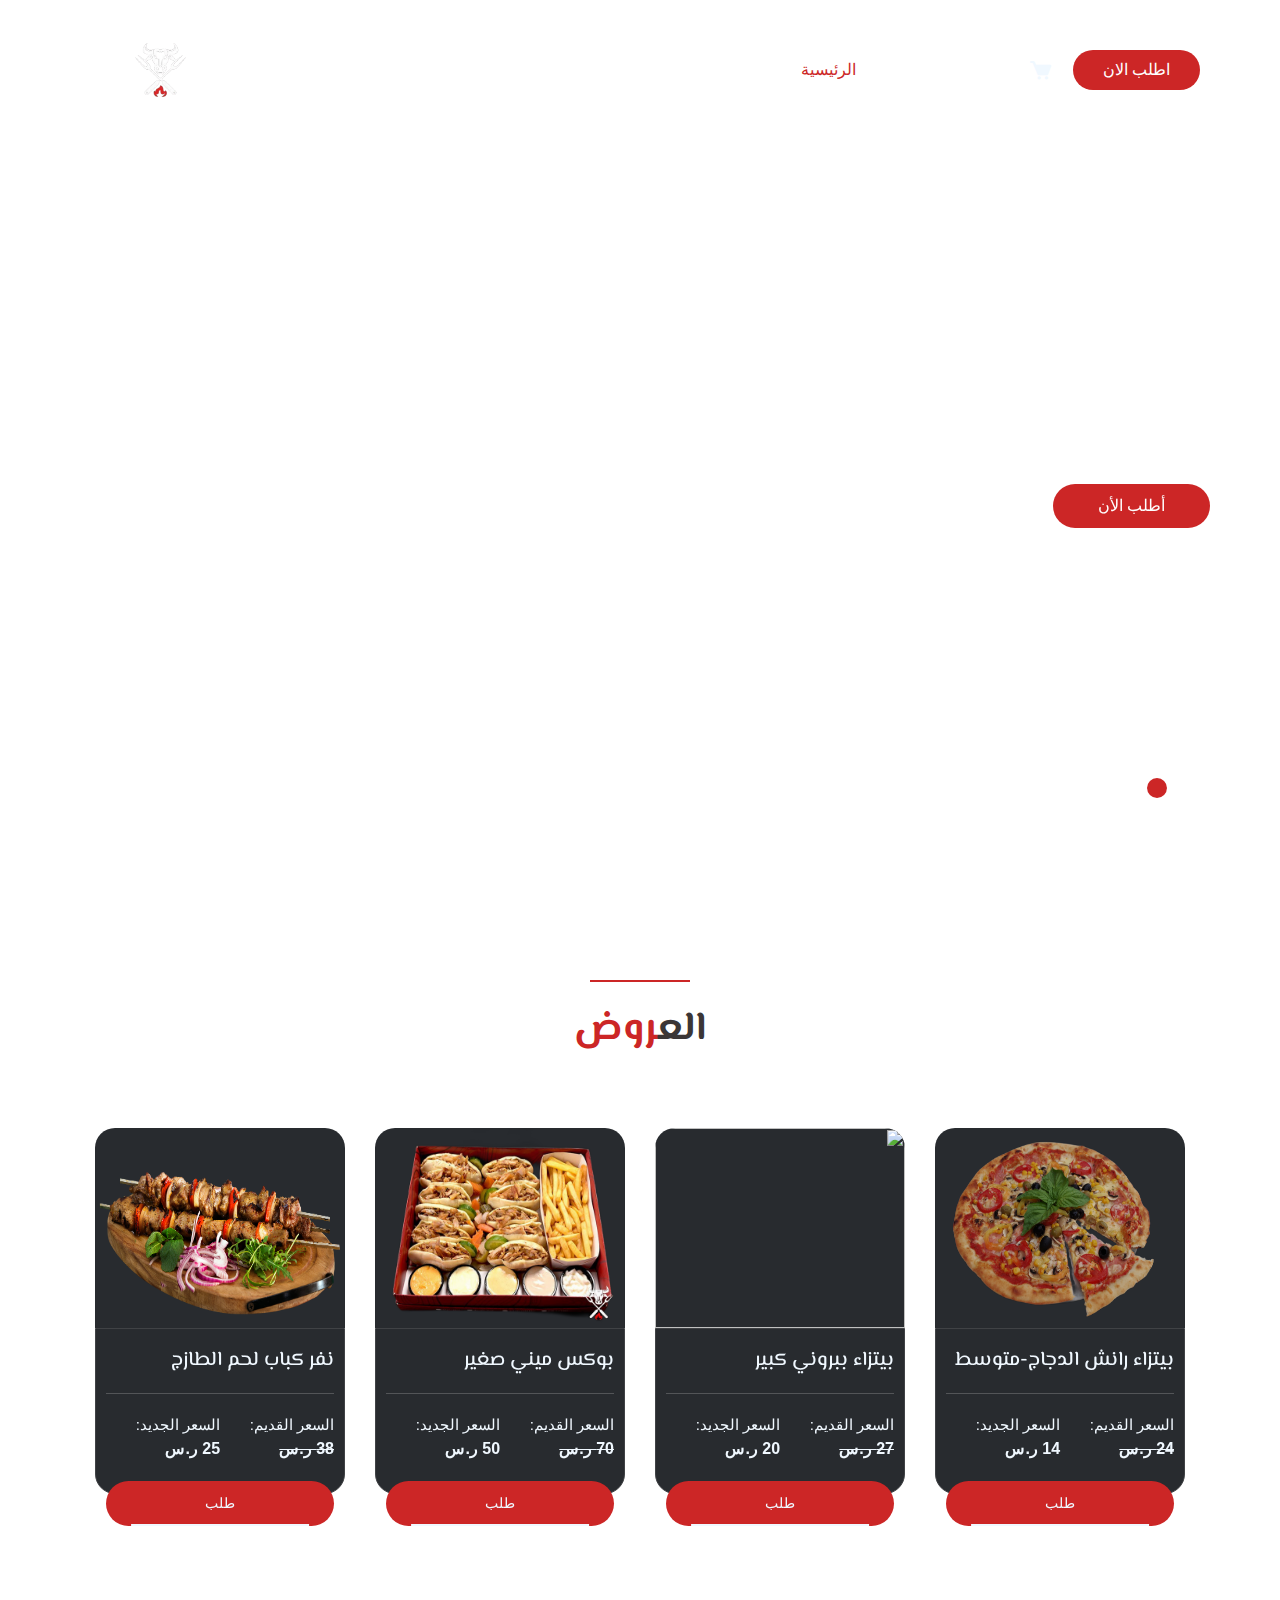
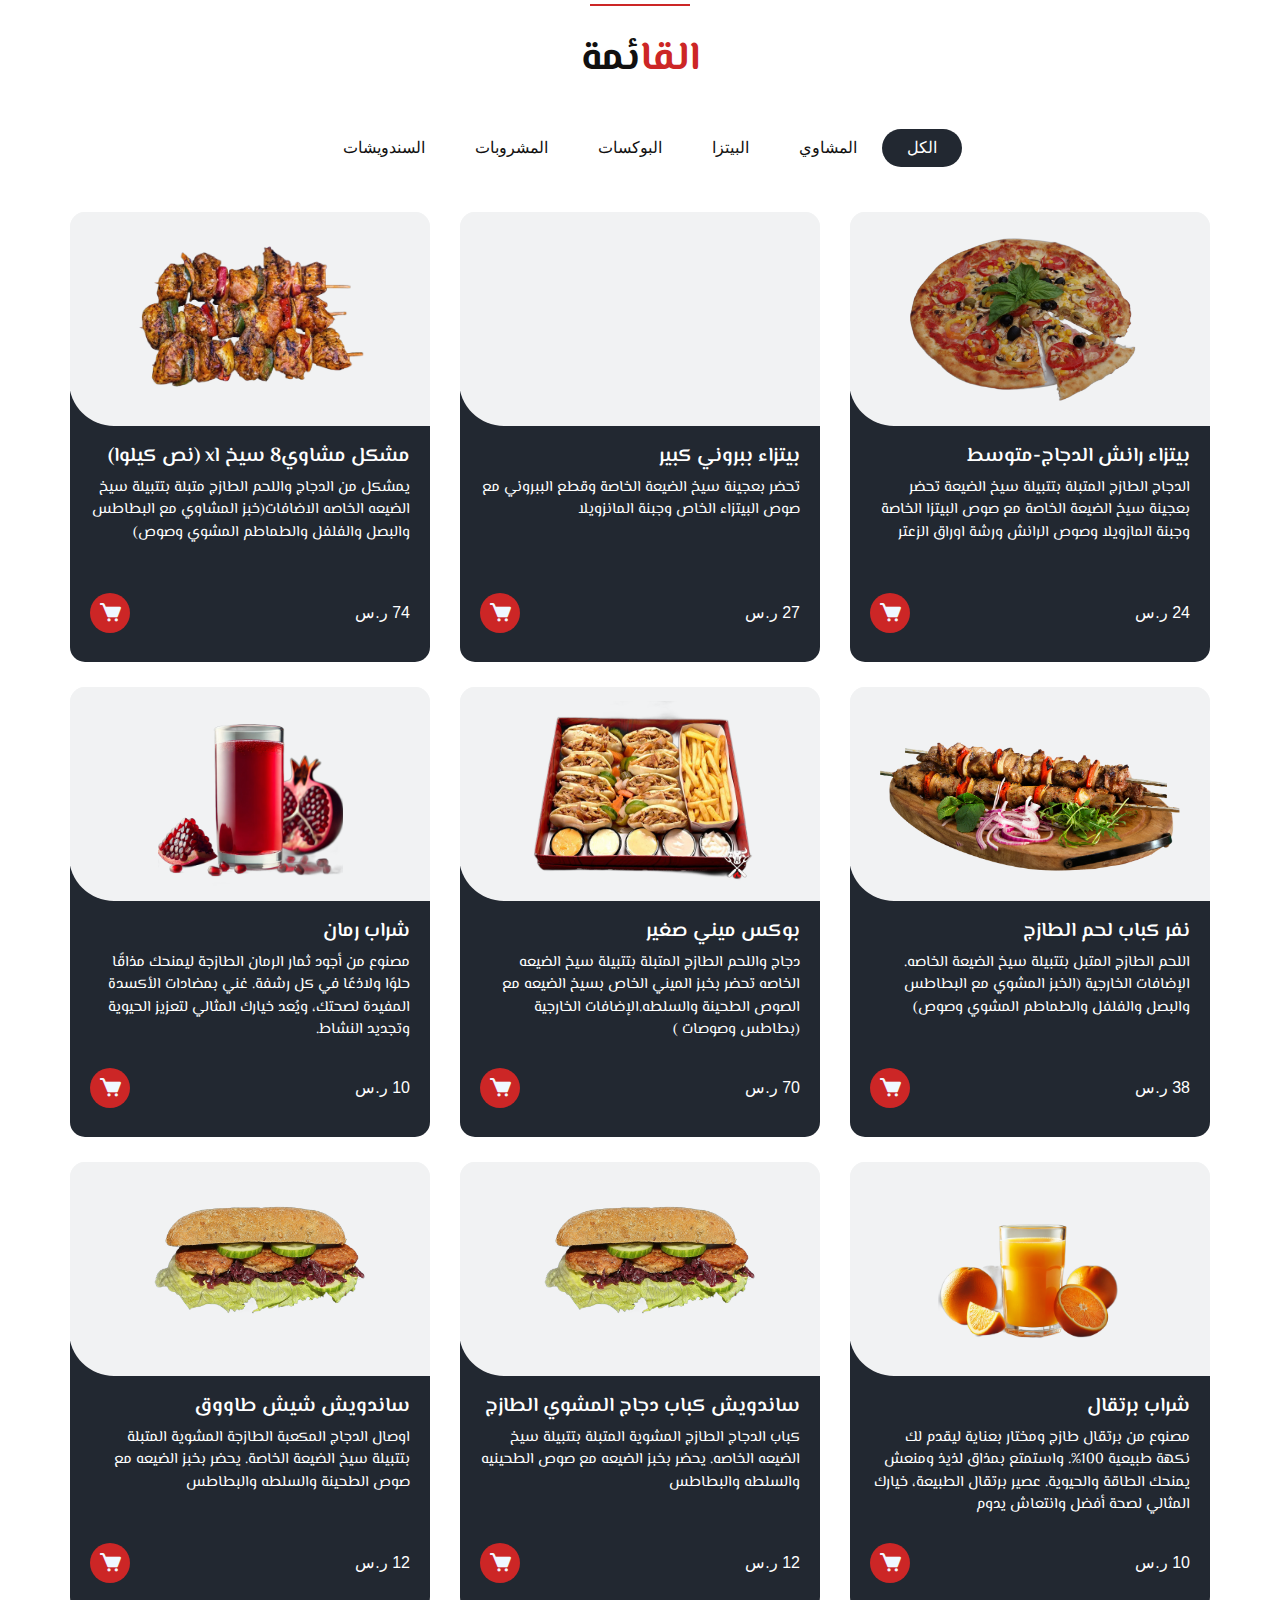
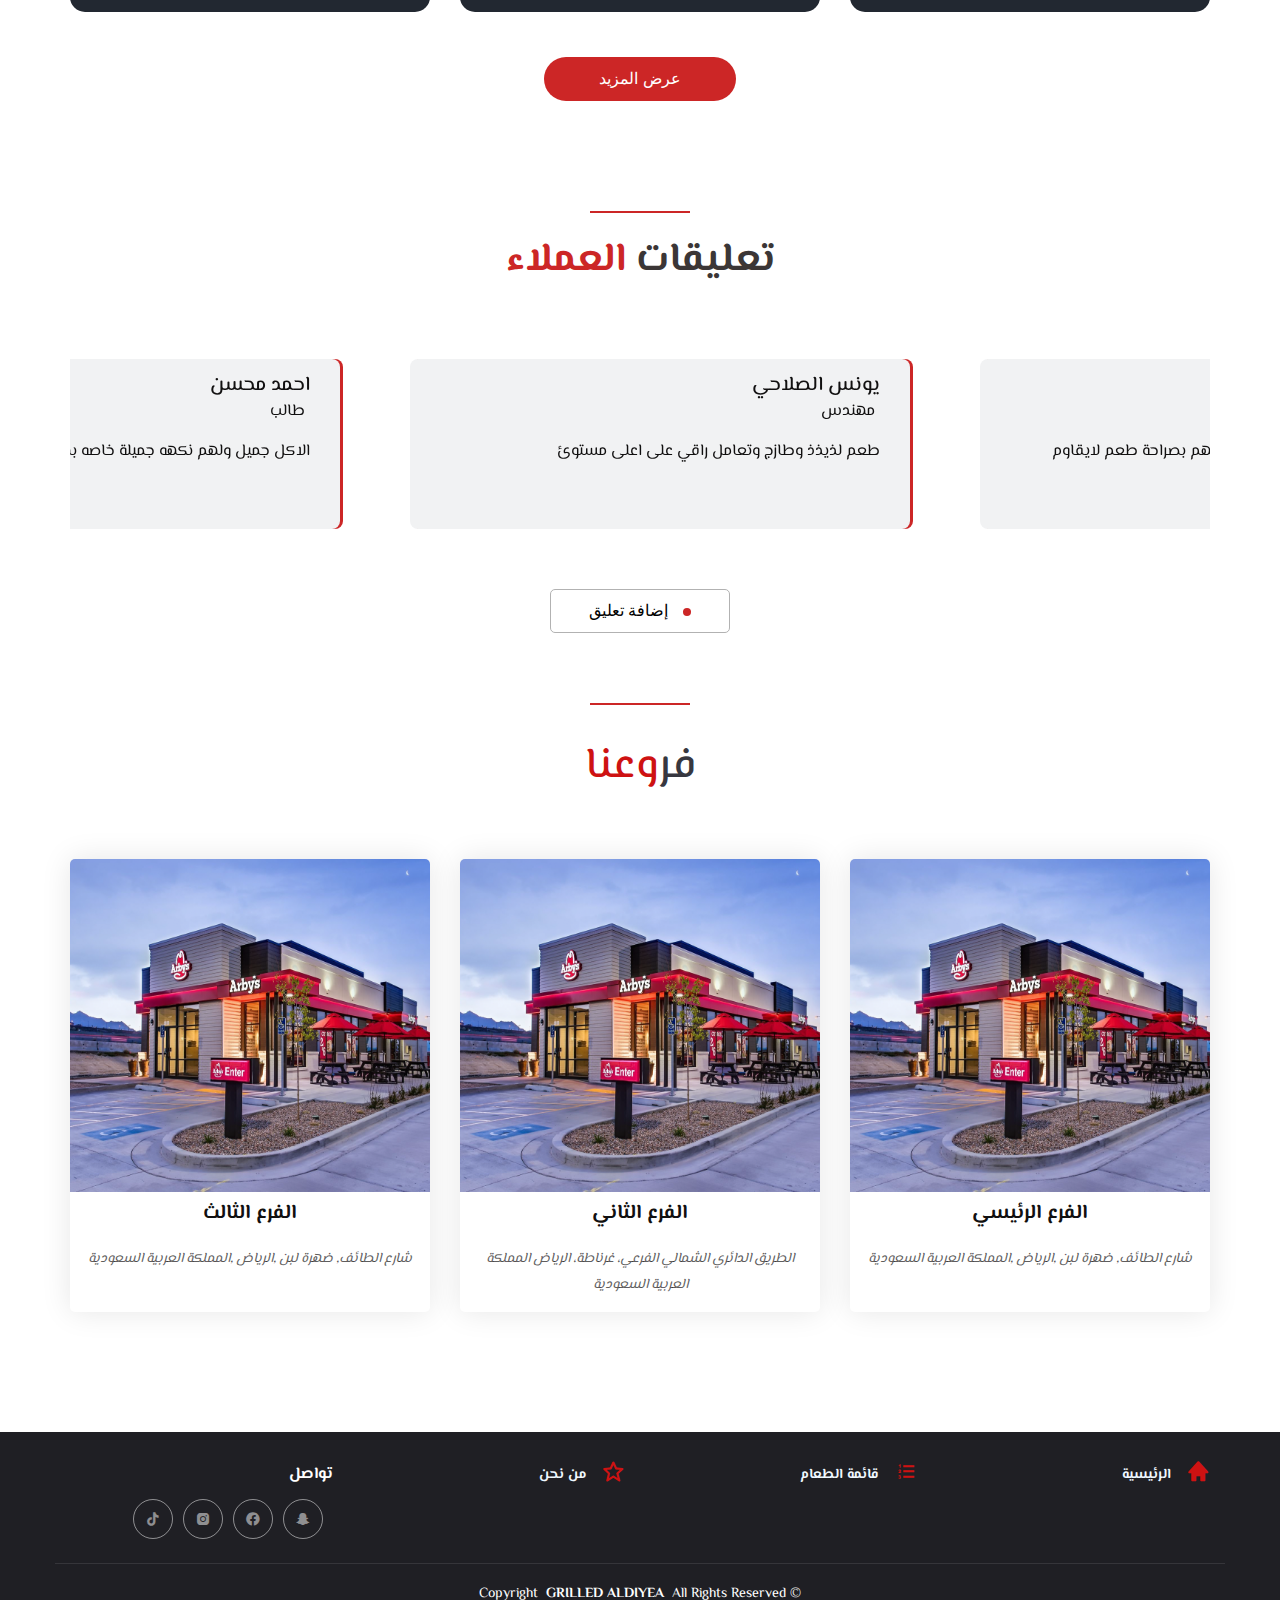
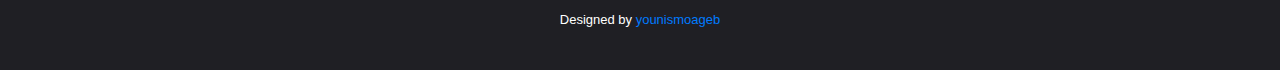
==== commit b3872bf3: "Add files via upload" ====
--- a/index.html
+++ b/index.html
@@ -73,7 +73,7 @@
                 <a class="nav-link" href="#">قائمة الطعام</a>
               </li>
               <li class="nav-item">
-                <a class="nav-link" href="#">من نحن</a>
+                <a class="nav-link" href="about.html">من نحن</a>
               </li>
 
             </ul>
@@ -478,7 +478,7 @@
               <div class="testimonials-content">
                 <div class="line-dec"></div>
                   <div class="section-heading text-center">
-                      <h2>تعليقات       <span>العملاء</span>                      </h2>
+                      <h2>تعليقات       <span>العملاء</span></h2>
                   </div>
                   <div class="caviar-testimonials-slides owl-carousel">
                       <!-- Single Testimonial Area -->
@@ -506,9 +506,17 @@
 
                   </div>
               </div>
-          </div>
-      </div>
+              
+          </div>
+          
+      </div>
+      
+      <div class="con-btn">
+      <a href="about.html#form-comment" class="btn caviar-btn"><span></span> إضافة تعليق</a>
+      </div>
+      
   </div>
+  
 </section>
 
       <!-- فروع المطعم -->
@@ -534,7 +542,8 @@
                 <div class="member-info">
                   <h4> الفرع الرئيسي  </h4>
               
-                  <p>شارع الطائف, ضهرة لبن ,الرياض ,المملكة العربية السعودية</p>
+                  <p>
+                    شارع الطائف, ضهرة لبن ,الرياض ,المملكة العربية السعودية</p>
                 </div>
               </div>
             </div>
@@ -551,7 +560,8 @@
                 <div class="member-info">
                   <h4>الفرع الثاني</h4>
                   <p>
-                    الطريق الدائري الشمالي الفرعي، غرناطة، الرياض المملكة العربية السعودية                  </p>
+                    الطريق الدائري الشمالي الفرعي، غرناطة، الرياض المملكة العربية السعودية 
+                                   </p>
                 </div>
               </div>
             </div>
@@ -568,7 +578,9 @@
                 </div>
                 <div class="member-info">
                   <h4>الفرع الثالث</h4>
-                  <p>شارع الطائف, ضهرة لبن ,الرياض ,المملكة العربية السعودية</p>
+                  <p>
+                    شارع الطائف, ضهرة لبن ,الرياض ,المملكة العربية السعودية
+                  </p>
                 </div>
               </div>
             </div>
@@ -594,7 +606,7 @@
             <div class="col-lg-3 col-md-6 d-flex">
               <i class='bx bxs-home icon' ></i>
               <div class="address">
-                <h4><a href="">الرئيسية</a></h4>
+                <h4><a href="index.html">الرئيسية</a></h4>
       
               </div>
     
@@ -611,7 +623,7 @@
             <div class="col-lg-3 col-md-6 d-flex">
               <i class='bx bx-star icon' ></i>
               <div>
-                <h4><a href="">من نحن</a></h4>
+                <h4><a href="about.html">من نحن</a></h4>
      
               </div>
             </div>
@@ -642,15 +654,6 @@
 
 
 
-
-
-
-
-
-
-
-
-
   <!-- jQery -->
   <script src="js/jquery-3.4.1.min.js"></script>
   <!-- bootstrap js -->
@@ -669,4 +672,4 @@
 
 </body>
 
-</html>
+</html>--- a/css/style.css
+++ b/css/style.css
@@ -6,16 +6,16 @@
 }
 :root{
   --main-color: #cc2626;
-  --srcound-color:aliceblue;
+  --secound-color:aliceblue;
 }
 
 h1,
 h2,
 h3,h4,h5 {
-  font-family: "El Messiri", sans-serif;
+  font-family: "El Messiri", "Open Sans", sans-serif;
 }
 p{
-  font-family: "El Messiri", sans-serif;
+  font-family: "El Messiri", "Open Sans", sans-serif, "El Messiri";
 }
 
 
@@ -74,10 +74,17 @@
 }
 .bg-box img {
   width: 100%;
-  height: 100%;
-  -o-object-fit: cover;
-     object-fit: cover;
-}
+  height: 400px;
+  object-fit: cover;
+}
+.bg-box .overlay {
+  position: absolute;
+  top: 0;
+  left: 0;
+  width: 100%;
+  height: 400px;
+  background-color: rgba(0, 0, 0, 0.7);
+} 
 
 .sub_page .hero_area .bg-box {
   position: absolute;
@@ -150,7 +157,7 @@
   margin: 0 10px;
 }
 .user_option a i{
-  color: var(--srcound-color);
+  color: var(--secound-color);
   font-size: 25px;
 }
 .user_option a i:hover{
@@ -413,7 +420,7 @@
 
 .food_section .box-content .options a i {
 
-    color: var(--srcound-color);
+    color: var(--secound-color);
     font-size: 25px;
  
 }
@@ -479,7 +486,7 @@
   margin-bottom: 20px;
   padding-bottom: 20px;
   text-align: right;
-  color: var(--srcound-color);
+  color: var(--secound-color);
 }
 
 .collections .item {
@@ -487,7 +494,7 @@
 }
 
 .collections .item span {
-  color: var(--srcound-color);
+  color: var(--secound-color);
   display: inline-block;
   width: 48%;
   font-size: 15px;
@@ -515,8 +522,8 @@
 }
 
 .collections .item .main-button a:hover {
-  background-color: var(--srcound-color);
-  border: 1px solid --srcound-color;
+  background-color: var(--secound-color);
+  border: 1px solid --secound-color;
   color: var(--main-color);
 }
 
@@ -547,7 +554,7 @@
   font-size: 24px;
   display: inline-block;
   color: var(--main-color);
-  background-color: var(--srcound-color);
+  background-color: var(--secound-color);
   border-radius: 50%;
   opacity: 1;
   transition: all .3s;
@@ -560,7 +567,7 @@
 
 .main-button a {
   font-size: 14px;
-  color: var(--srcound-color);
+  color: var(--secound-color);
   background-color: var(--main-color);
   border: 1px solid --main-color;
   padding: 12px 30px;
@@ -577,7 +584,7 @@
 .main-button a:after {
   width: 78%;
   height: 2px;
-  background-color: var(--srcound-color);
+  background-color: var(--secound-color);
   content: '';
   position: absolute;
   left: 50%;
@@ -588,7 +595,7 @@
 .main-button a:hover {
   background-color: #593c3c;
   color: var(--main-color);
-  border: 1px solid var(--srcound-color);
+  border: 1px solid var(--secound-color);
 }
 
 
@@ -628,6 +635,28 @@
   position: relative;
   z-index: 1;
 }
+.owl-dots {
+  margin-top: 24px;
+  display: flex;
+  align-items: flex-end;
+  justify-content: center;
+}
+.owl-dot {
+  position: relative;
+  display: inline-block;
+  margin: 0 5px;
+  width: 15px;
+  height: 15px;
+  border: 1px solid #CCCCCC;
+  border-radius: 15px;
+  transition: .5s;
+}
+
+.owl-dot.active {
+  background: var(--main-color);
+  border-color: var(--main-color);
+}
+
 
 .owl-carousel .owl-stage {
   position: relative;
@@ -727,6 +756,7 @@
 
 .caviar-testimonials-area{
   margin-bottom: 50px;
+  
 }
 .caviar-testimonials-area .section-heading{
   font-size: 2.5rem;
@@ -734,6 +764,45 @@
 .caviar-testimonials-area .section-heading span{
   color: var(--main-color);
 }
+
+.con-btn{
+  text-align: center;
+  margin-top: 60px;
+}
+.caviar-btn {
+  /* transform: translate(430px,20px); */
+  min-width: 180px;
+  direction: rtl;
+  height: 44px;
+  border: 1px solid #b2b2b2;
+  font-weight: 500;
+  background-color: #fff;
+  border-radius: 0;
+  padding: 0 30px;
+  line-height: 42px;
+  color: #000;
+  border-radius: 5px;
+}
+
+.caviar-btn:hover,
+.caviar-btn:focus {
+  color: var(--main-color);
+  font-weight: 500;
+}
+
+.caviar-btn > span {
+  width: 8px;
+  height: 8px;
+  background-color: var(--main-color);
+  display: inline-block;
+  border-radius: 50%;
+  margin-left: 10px;
+}
+.caviar-btn:hover > span {
+
+  background-color: var(--secound-color);
+}
+
 .caviar-testimonials-area .caviar-testimonials-slides{
   text-align: right;
 }
@@ -785,7 +854,7 @@
 
 
 .Restaurant-branches  {
-  margin-top: 100px;
+  margin-top: 70px;
   margin-bottom: 100px;
 }
 .Restaurant-branches .col-lg-4 {
@@ -896,7 +965,7 @@
 .section-title p {
   color: #37373f;
   margin: 10px 0 0 0;
-  font-size: 48px;
+  font-size: 43px;
   font-weight: 500;
 }
 
@@ -1036,7 +1105,7 @@
   font-size: 14px;
   font-weight: 700;
   margin-bottom: 15px;
-  color: var(--srcound-color);
+  color: var(--secound-color);
 }
 
 .footer .address p {
@@ -1075,3 +1144,305 @@
   margin-top: 5px;
   font-size: 13px;
 }
+
+
+
+
+
+
+
+
+
+
+
+
+
+
+
+
+/* ________________________________ */
+
+/* صفحة من نحن */
+
+
+.hero_area .title_section {
+  z-index: 999;
+  text-align: center;
+  color: var(--secound-color);
+  margin-top: 80px;
+
+}
+.hero_area .title_section h1{
+  font-size: 55px;
+  margin-right: -40px;
+}
+.hero_area .title_section p {
+  display: inline;
+}
+.hero_area .title_section p a{
+  color: var(--main-color);
+}
+
+
+
+.why-us{
+  margin-top: 120px;
+  margin-bottom: 80px;
+  text-align: right;
+}
+.why-us .col-xl-4{
+  margin-bottom: 10px;
+}
+
+.why-us .why-box {
+color: #ffffff;
+background: #ce1212;
+padding: 30px;
+/* height: 350px; */
+}
+
+.why-us .why-box h3 {
+color: #ffffff;
+font-family: #212529;
+font-weight: 700;
+font-size: 30px;
+margin-bottom: 30px;
+}
+
+.why-us .why-box p {
+margin-bottom: 30px;
+}
+
+.why-us .why-box .more-btn {
+display: inline-block;
+background: color-mix(in srgb, #ffffff, transparent 85%);
+padding: 8px 40px 10px 40px;
+color: #ffffff;
+transition: all ease-in-out 0.4s;
+border-radius: 50px;
+text-decoration: none;
+transition: 0.3s;
+}
+.why-us .why-box .more-btn:hover {
+color: color-mix(in srgb, #ce1212, transparent 25%);
+text-decoration: none;
+}
+
+.why-us .why-box .more-btn i {
+font-size: 22px;
+transform: translate(0, 5px);
+}
+
+
+.why-us .why-box .more-btn:hover {
+color: #ce1212;
+background: #ffffff;
+}
+
+.why-us .icon-box {
+background-color: #ffffff;
+text-align: center;
+padding: 10px 15px;
+width: 100%;
+height: 100%;
+border: 1px solid color-mix(in srgb, #212529, transparent 90%);
+
+}
+
+.why-us .icon-box i {
+color: #ce1212;
+font-size: 32px;
+margin-bottom: 30px;
+background: color-mix(in srgb, #ce1212, transparent 95%);
+border-radius: 50px;
+display: flex;
+align-items: center;
+justify-content: center;
+width: 72px;
+height: 72px;
+transition: 0.3s;
+}
+
+.why-us .icon-box h4 {
+font-size: 20px;
+font-weight: 500;
+margin: 0 0 30px 0;
+}
+
+.why-us .icon-box p {
+font-size: 15px;
+color: color-mix(in srgb, #212529, transparent 30%);
+}
+
+.why-us .icon-box:hover i {
+color: #ffffff;
+background: #ce1212;
+}
+
+
+
+
+
+
+
+
+
+
+/* صور المحلات  والعناوين */
+
+
+
+
+    
+.gallery {
+  overflow: hidden;
+}
+
+.gallery .swiper-wrapper {
+  height: auto;
+}
+
+.gallery .swiper-pagination {
+  margin-top: 20px;
+  position: relative;
+}
+
+.gallery .swiper-pagination .swiper-pagination-bullet {
+  background-color: color-mix(in srgb, #212529, transparent 85%);
+  border: 0;
+  width: 12px;
+  height: 12px;
+  opacity: 1;
+}
+
+.gallery .swiper-pagination .swiper-pagination-bullet-active {
+  background-color: #ce1212;
+  opacity: 1;
+}
+
+
+
+.gallery .swiper-slide-active {
+  text-align: center;
+}
+
+@media (min-width: 992px) {
+  .gallery .swiper-wrapper {
+    padding: 40px 0;
+  }
+
+  .gallery .swiper-slide-active {
+    background: #ffffff;
+    border: 6px solid #ce1212;
+    padding: 4px;
+    z-index: 1;
+    transform: scale(1.1);
+    transition: none;
+  }
+}
+
+
+.contact  {
+  margin: 40px 0px;
+}
+.contact .info-item {
+  background-color: #ffffff;
+  box-shadow: 0px 0px 20px rgba(0, 0, 0, 0.1);
+  padding: 20px 30px;
+  text-align: right;
+  margin: 5px;
+}
+
+.contact .info-item .icon {
+  color: #ffffff;
+  background-color: #ce1212;
+  width: 56px;
+  height: 56px;
+  font-size: 24px;
+  display: flex;
+  justify-content: center;
+  align-items: center;
+  transition: all 0.3s ease-in-out;
+  border-radius: 50%;
+  margin-left: 15px;
+}
+
+.contact .info-item h3 {
+  font-size: 20px;
+  font-weight: 700;
+  margin: 0 0 5px 0;
+  color: color-mix(in srgb, #212529, transparent 30%);
+}
+
+.contact .info-item p {
+  padding: 0;
+  margin-bottom: 0;
+  font-size: 14px;
+}
+
+
+
+
+
+
+
+
+
+
+
+
+
+
+.contact .php-email-form {
+  background-color:#ffffff;
+  box-shadow: 0px 0px 20px rgba(0, 0, 0, 0.1);
+  padding: 30px;
+  margin-top:90px;
+}
+
+@media (max-width: 575px) {
+  .contact .php-email-form {
+    padding: 20px;
+  }
+}
+
+.contact .php-email-form input[type=text],
+.contact .php-email-form textarea {
+  color:  #212529;
+  background-color: color-mix(in srgb, #ffffff, transparent 50%);
+  border-color: color-mix(in srgb,  #212529, transparent 80%);
+  font-size: 14px;
+  padding: 20px 15px;
+  box-shadow: none;
+  border-radius: 0;
+  margin-bottom:20px ;
+}
+
+.contact .php-email-form textarea {
+  height: 200px;
+  resize: none;
+}
+
+.contact .php-email-form input[type=text]:focus,
+.contact .php-email-form textarea:focus {
+  border-color: #ce1212;
+}
+
+.contact .php-email-form input[type=text]::placeholder,
+.contact .php-email-form textarea::placeholder {
+  color: color-mix(in srgb,  #212529, transparent 70%);
+}
+
+.contact .php-email-form button[type=submit] {
+  color: #ffffff;
+  background: #ce1212;
+  border: 0;
+  padding: 10px 30px;
+  transition: 0.4s;
+  border-radius: 50px;
+}
+
+.contact .php-email-form button[type=submit]:hover {
+  background: color-mix(in srgb, #ce1212, transparent 20%);
+}
+ --- a/css/responsive.css
+++ b/css/responsive.css
@@ -8,10 +8,7 @@
     font-size: 15px;
   
   }
-  
-  .single-testimonial {
-    /* width: 380px ; */
-  }
+
 
 }
 
@@ -78,6 +75,25 @@
   .navbar-brand .logo{
     margin-left: -12vw;
   }
+  .bg-box img {
+    height: 500px;
+  }
+  .bg-box .overlay {
+    height: 500px;
+  } 
+  .hero_area .title_section {
+    margin-top: auto;
+  
+  }
+
+  .why-us{
+    margin-top: 200px;
+  }
+
+
+  
+
+  
 
   
 }
@@ -93,6 +109,7 @@
   }
   .food_section .box-content .detail-box {
     padding: 13px;
+    
 
 
   }
@@ -120,6 +137,13 @@
   .food_section .box-content .detail-box h5 {
     font-size: 17px;
   }
+  .hero_area .title_section h1{
+    font-size: 45px;
+  }
+  .hero_area .title_section  p a{
+    font-size: 15px;
+  }
+ 
 
 
   
@@ -155,17 +179,13 @@
     font-size: 14px;
     padding: 7px 5px;
   }
-  .single-testimonial {
-    /* width: 370px ; */
-  }
+
   
 }
 
 @media (max-width: 430px) {
 
-  .single-testimonial {
-    /* width: 280px ; */
-  }
+
 }
 
 @media (max-width: 376px) {
@@ -184,4 +204,4 @@
     float: left;
     width: 50%;
   }
-}
+}